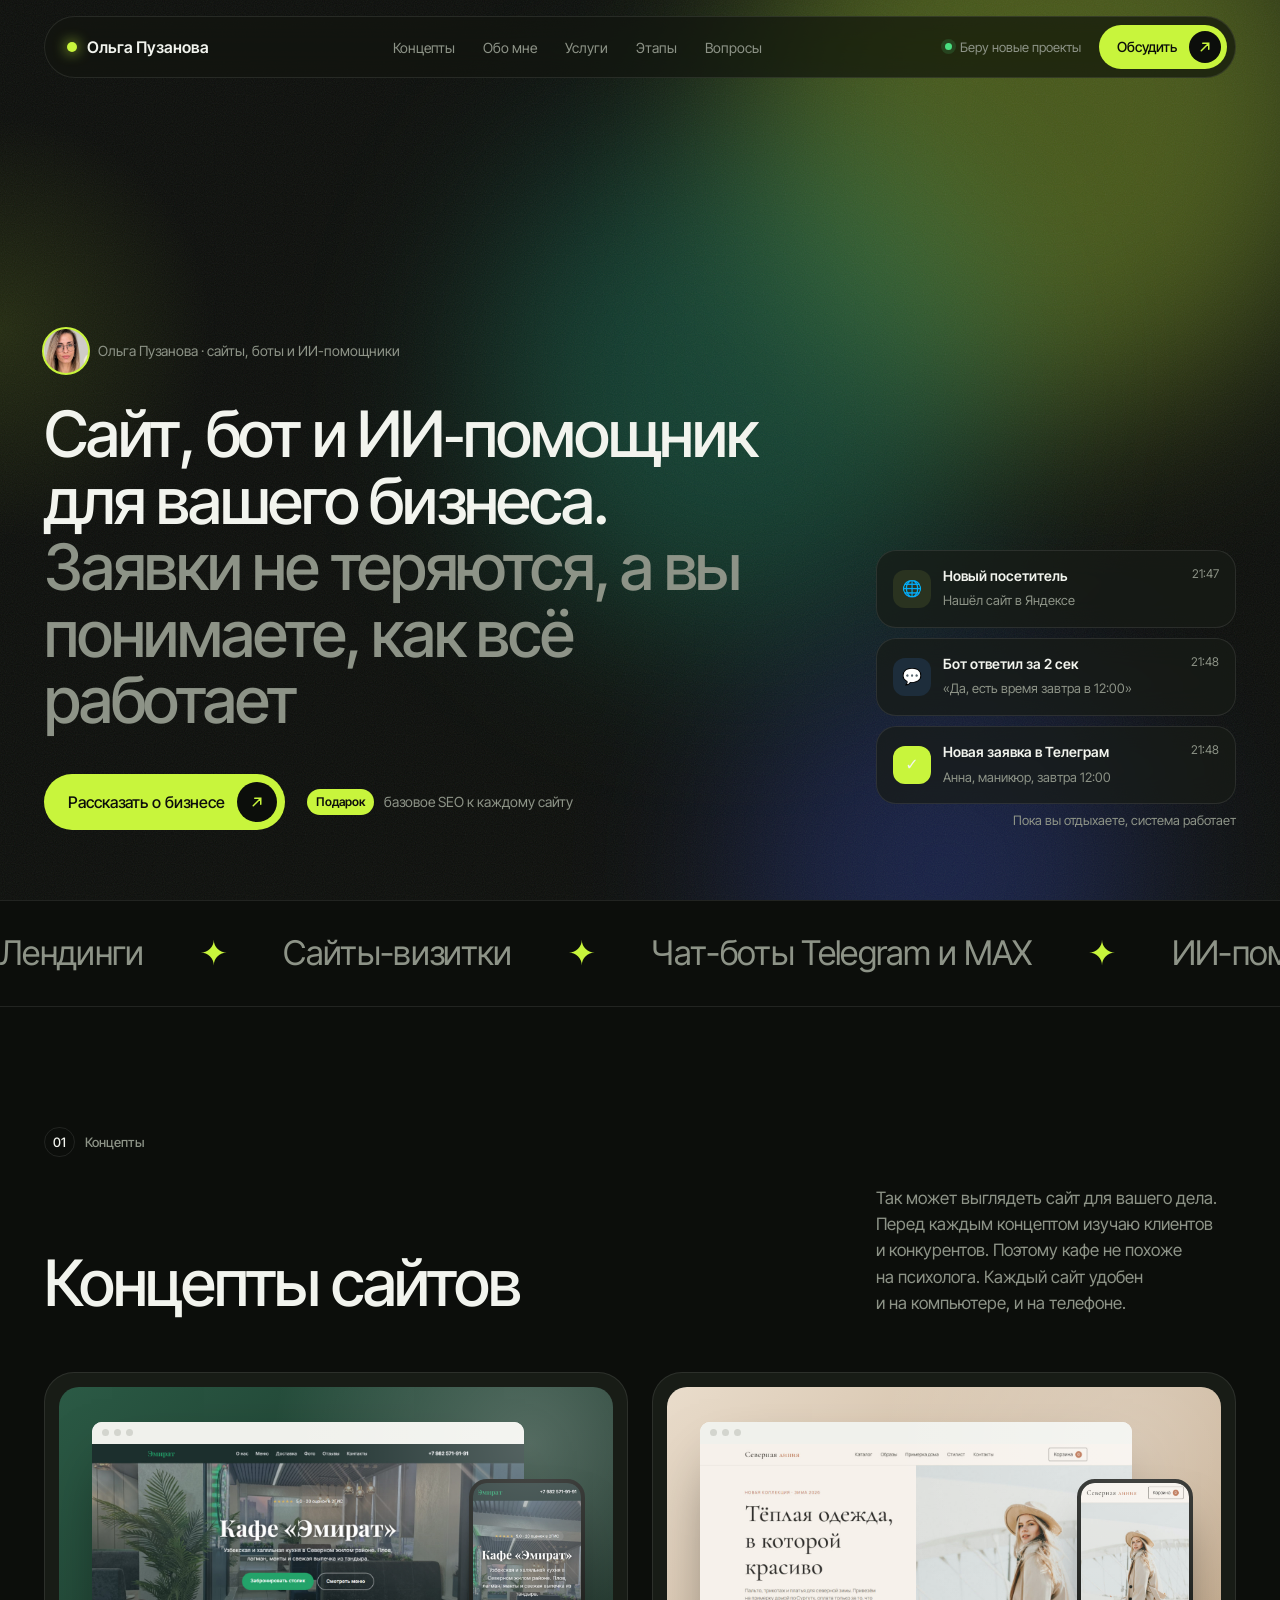
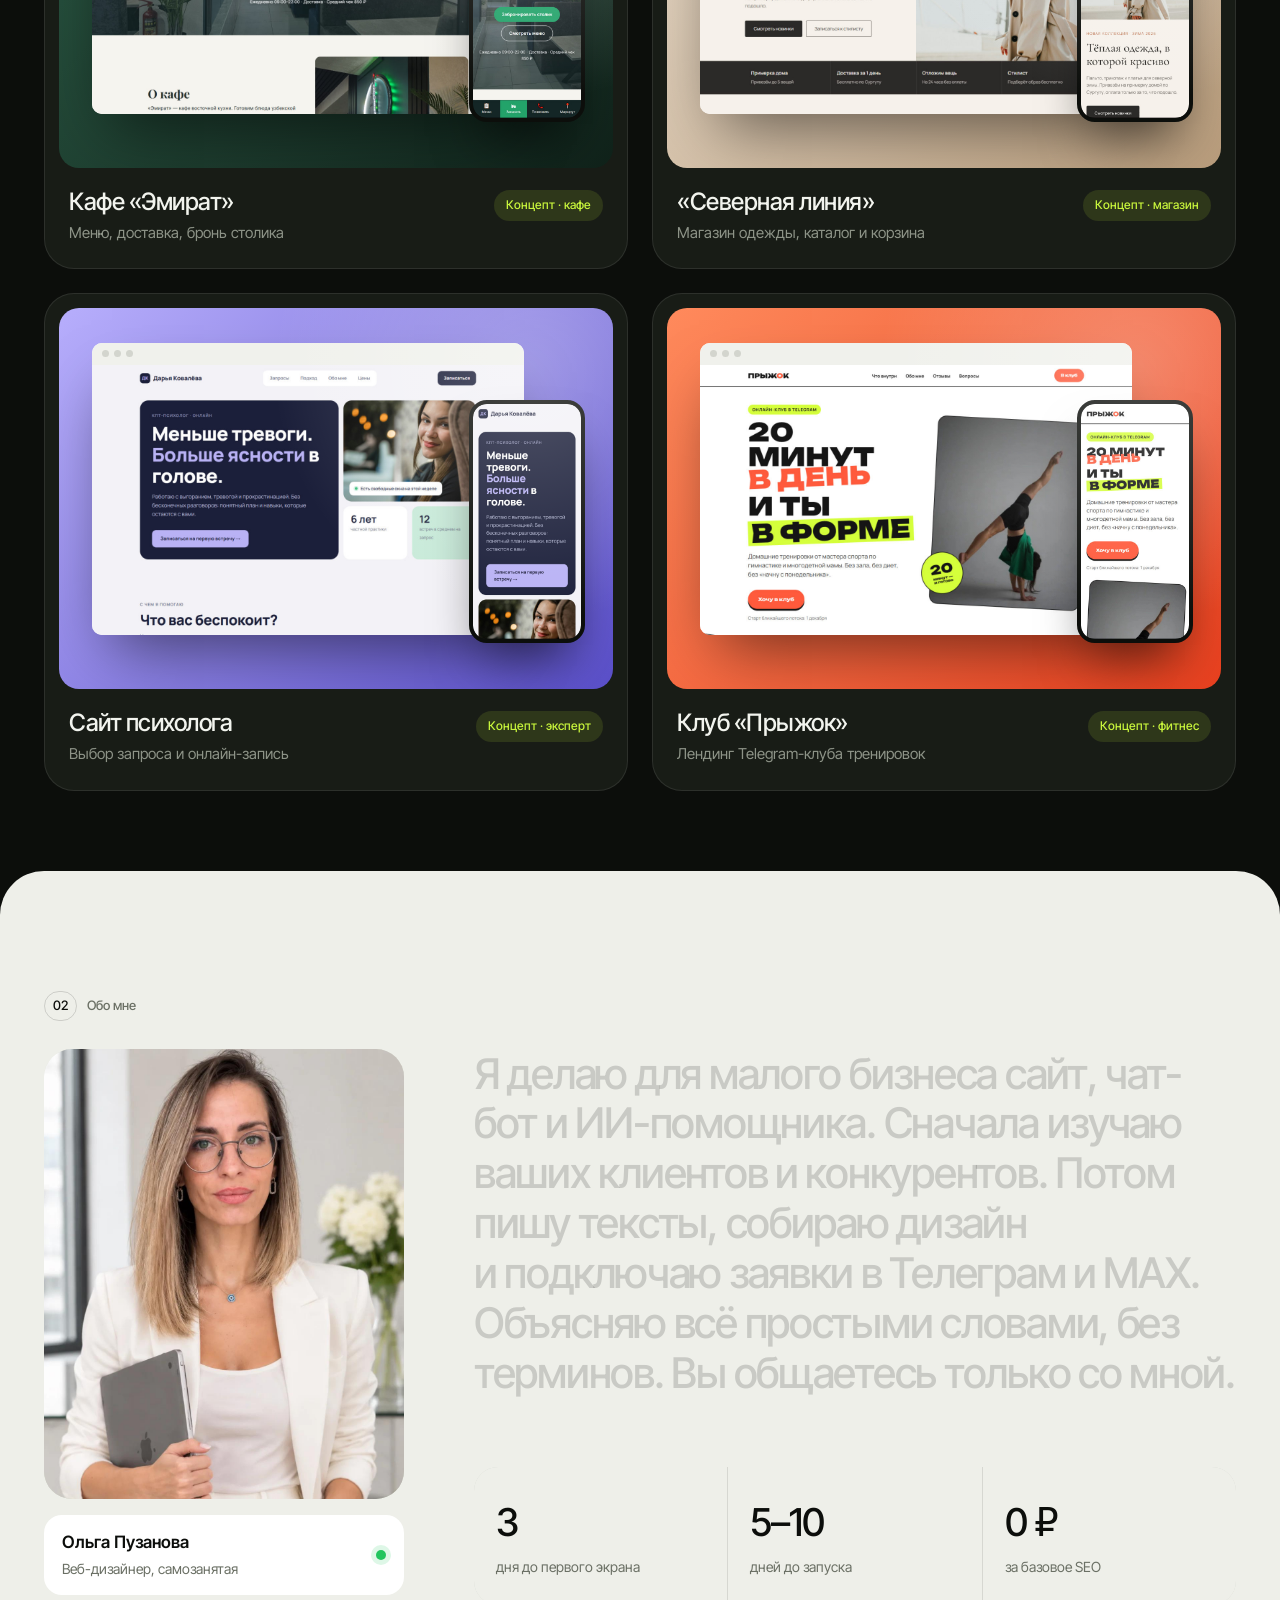
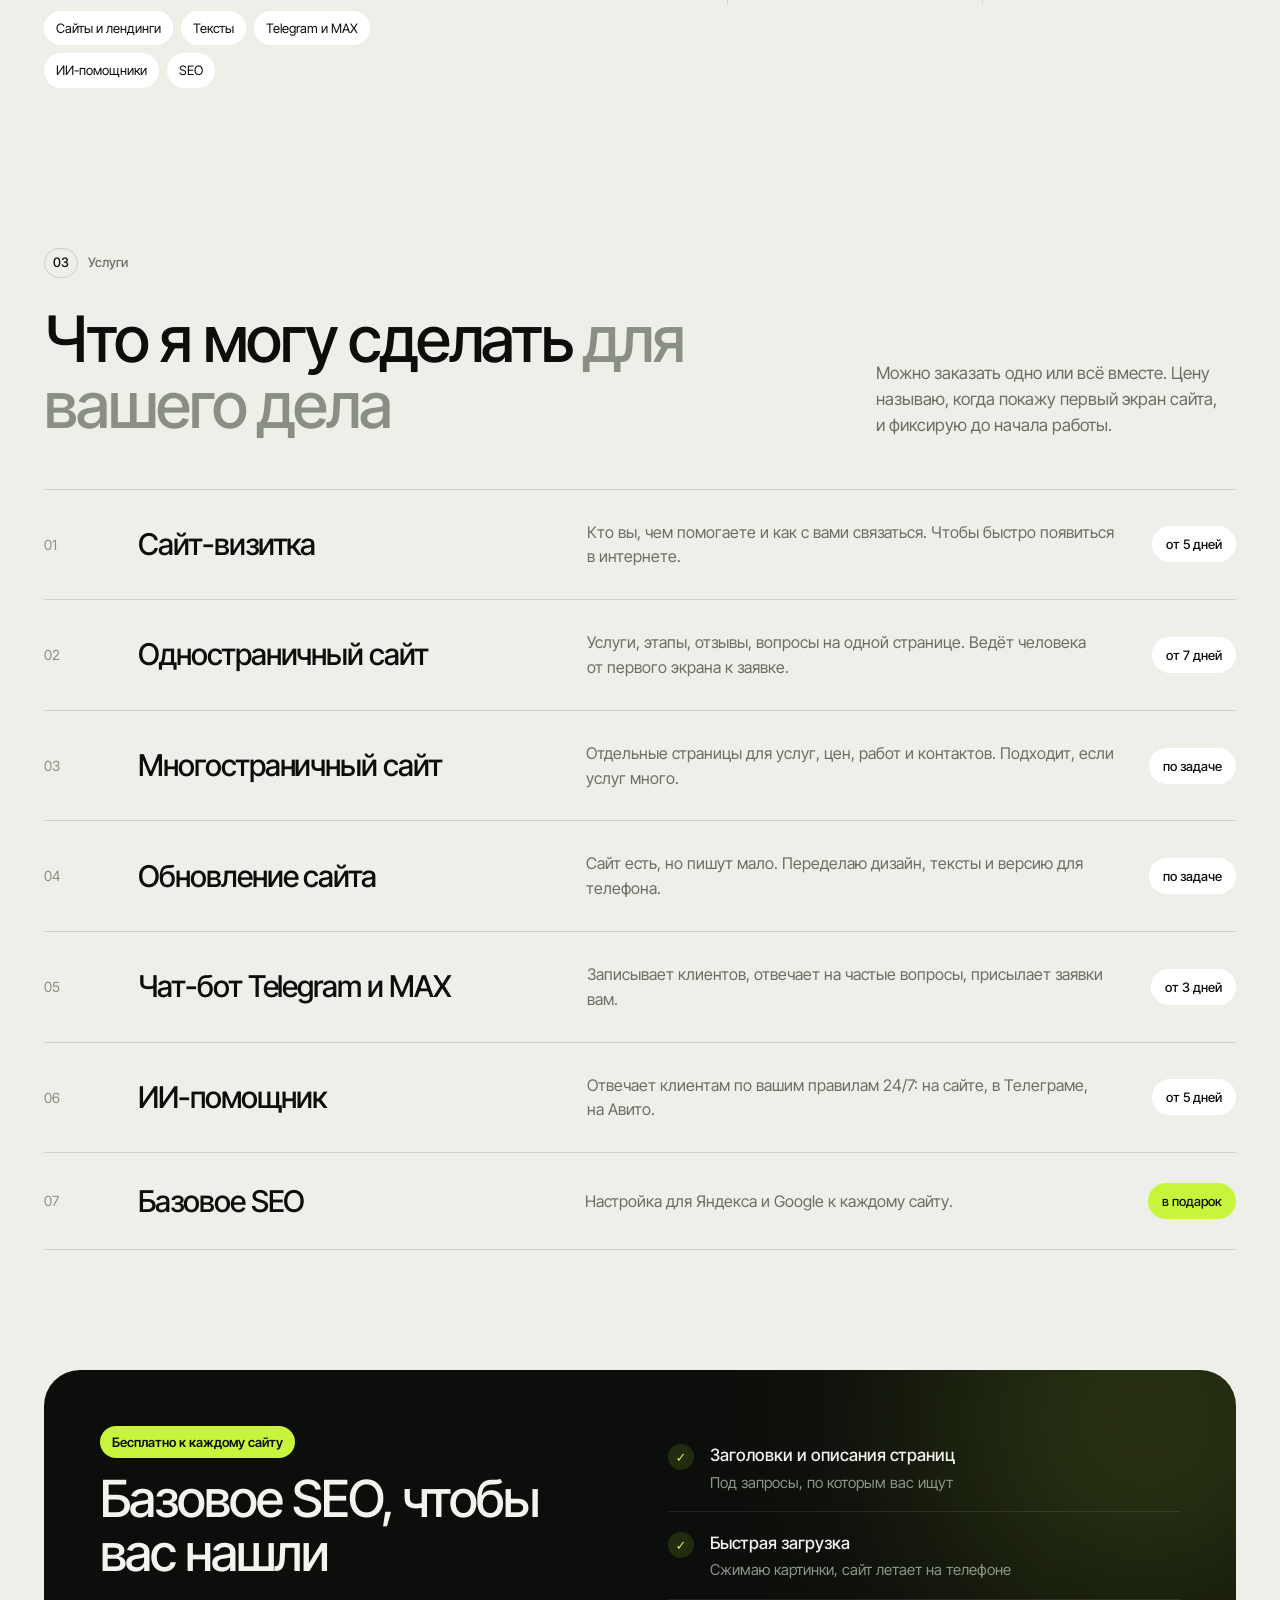
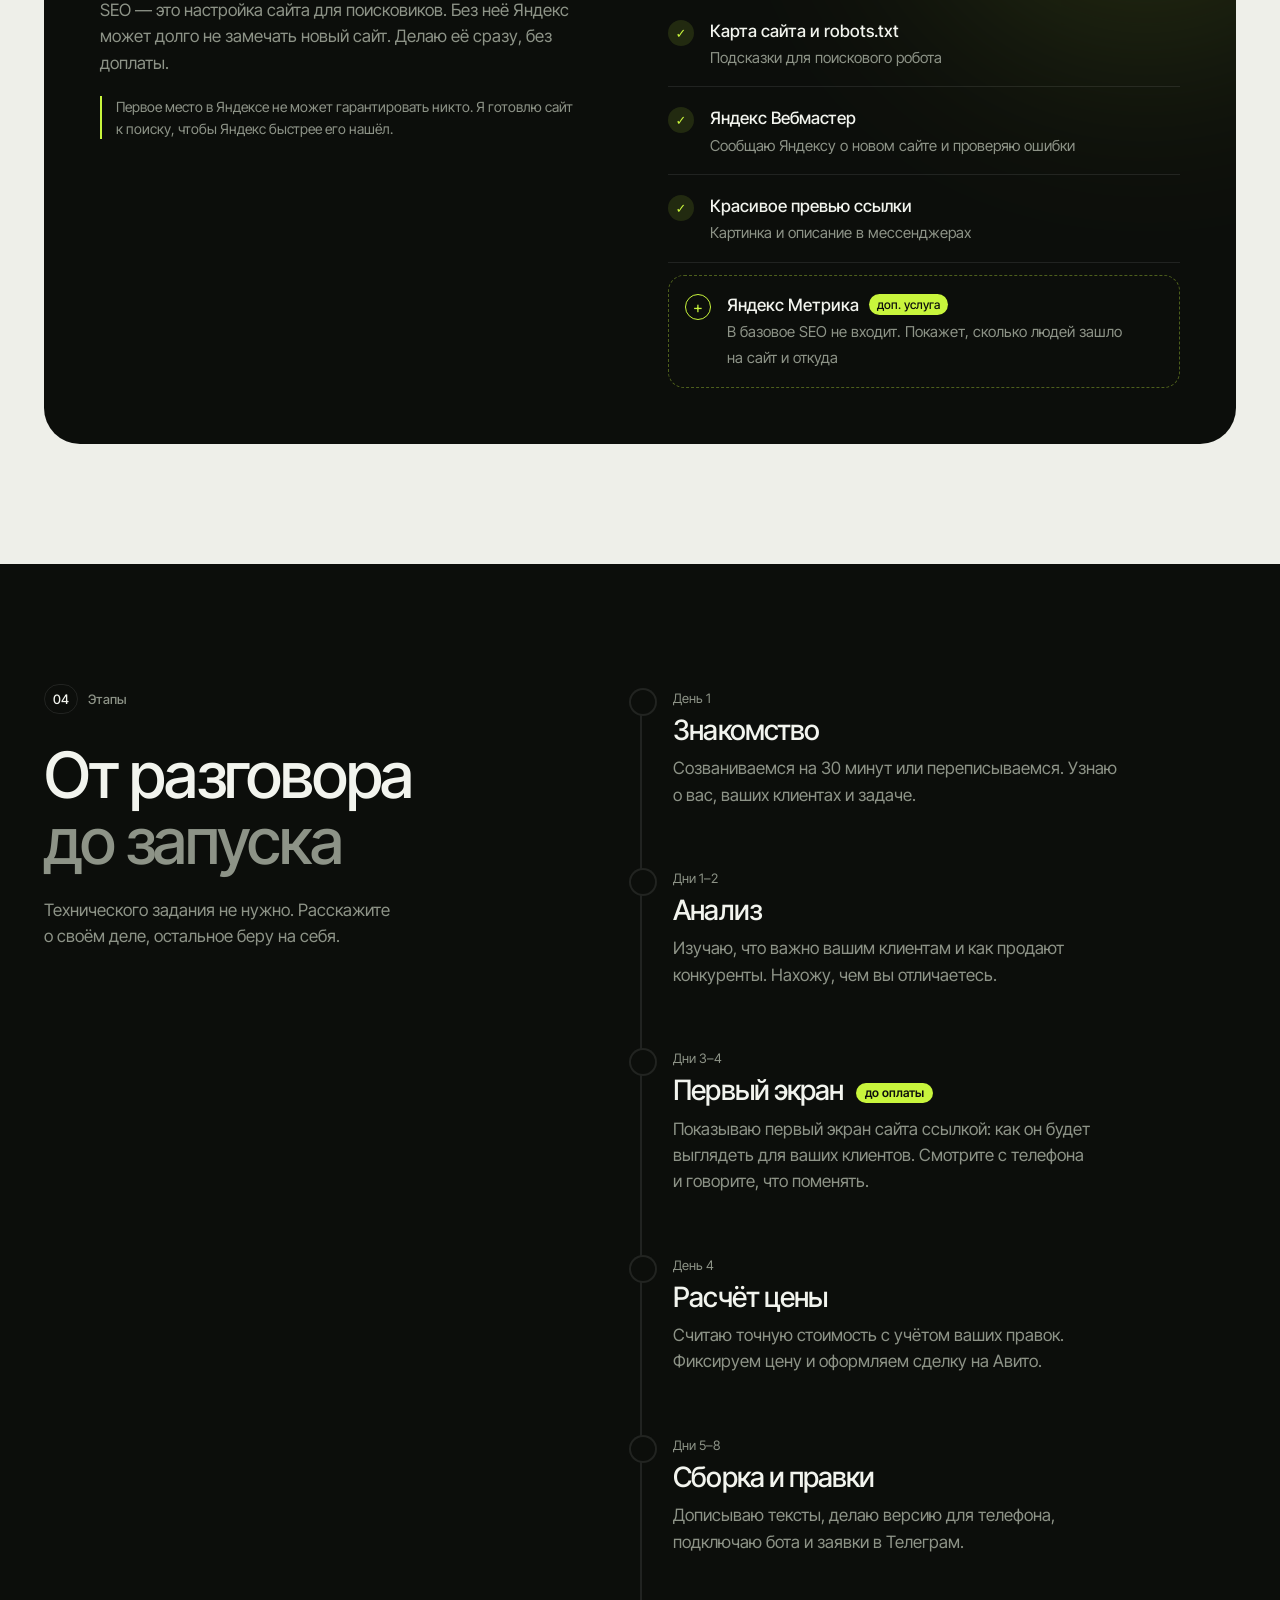
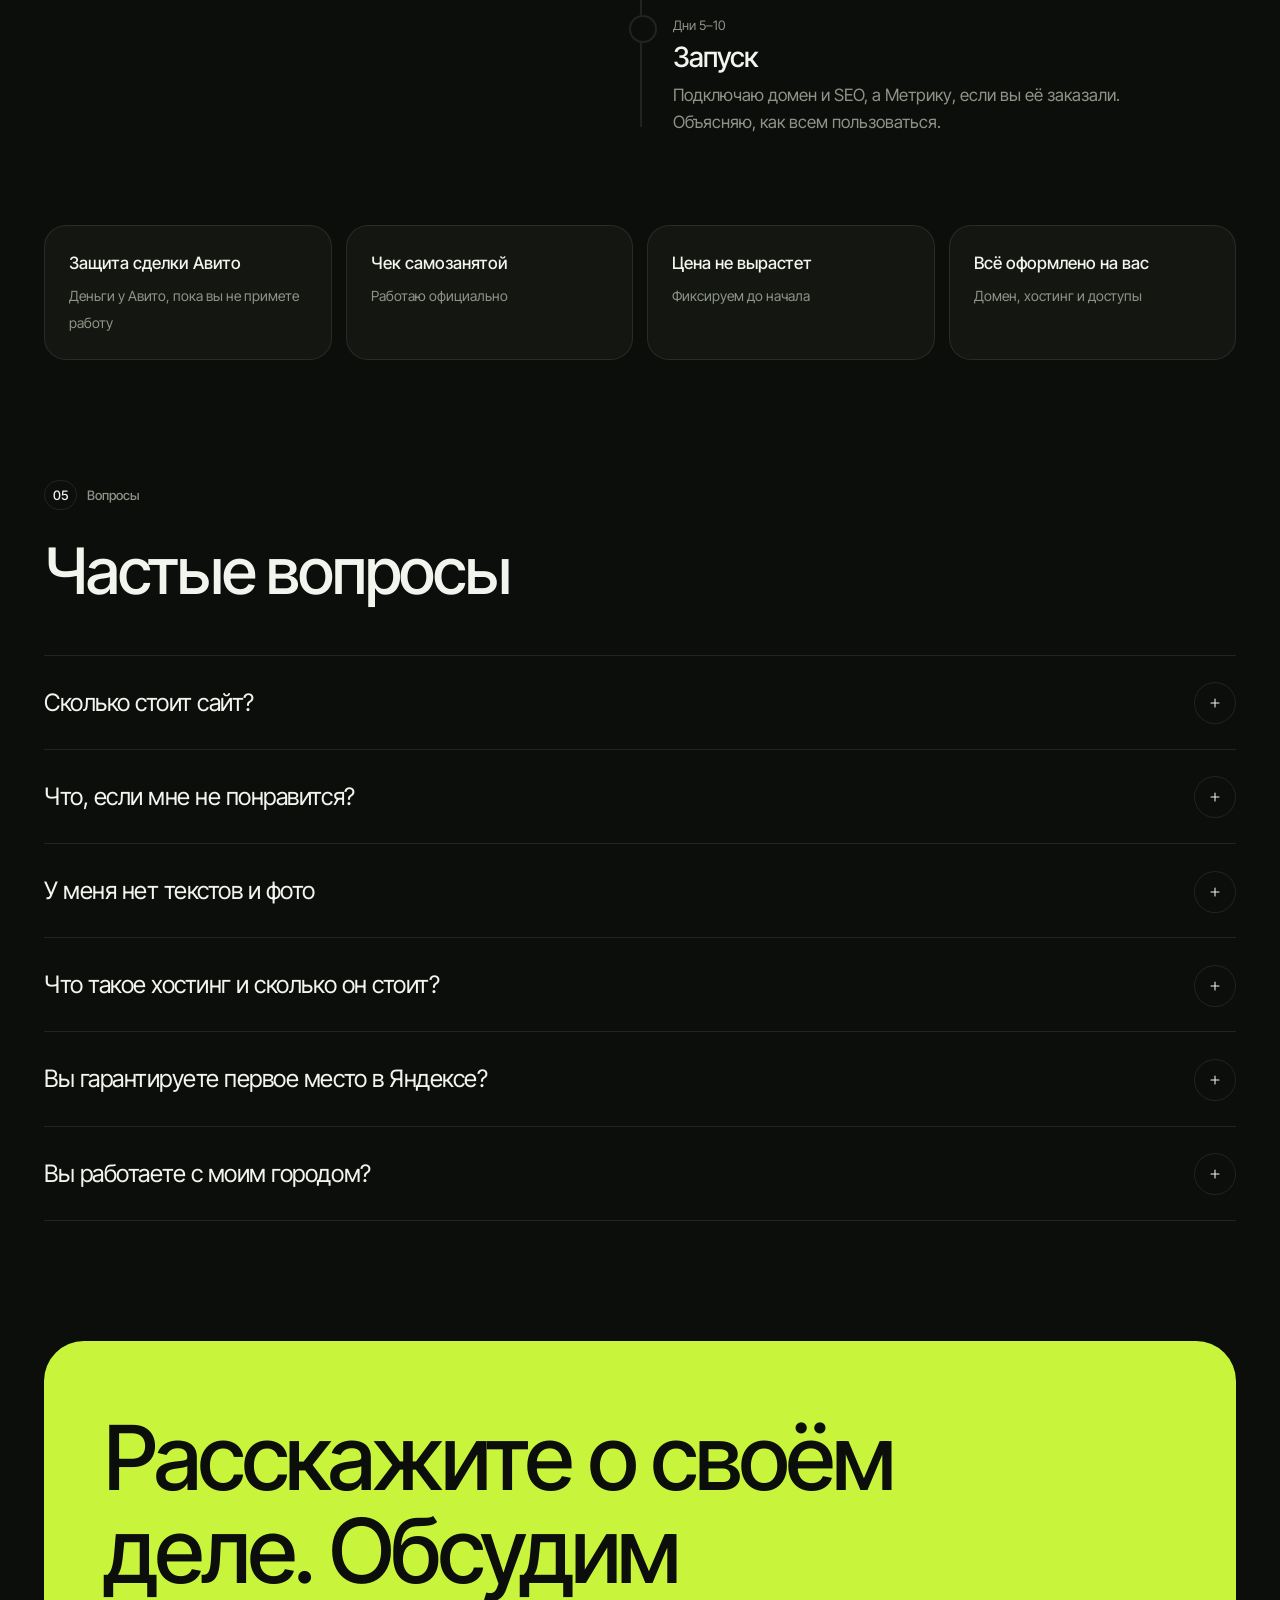
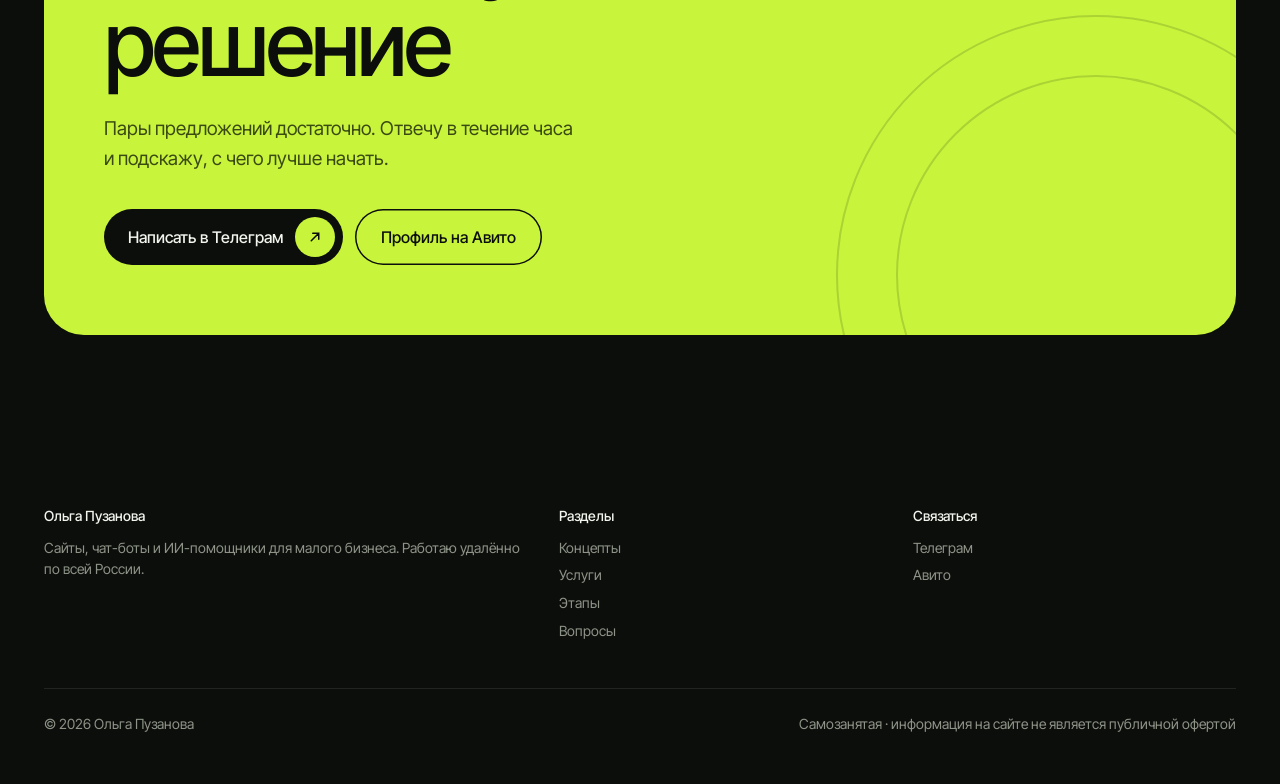
==== index.html @ 157f7503 "Add files via upload" ====
<!doctype html>
<html lang="ru">
  <head>
    <meta charset="utf-8" />
    <meta name="viewport" content="width=device-width, initial-scale=1" />

    <!-- ===== SEO ===== -->
    <title>Ольга Пузанова · сайты, чат-боты и ИИ-помощники для бизнеса</title>
    <meta
      name="description"
      content="Делаю сайты, лендинги, чат-боты Telegram и MAX и ИИ-помощников для малого бизнеса. Первый экран за 3–4 дня, запуск за 5–10 дней. Базовое SEO в подарок. Оплата через Защиту сделки Авито."
    />
    <meta name="robots" content="index, follow" />
    <meta name="theme-color" content="#0c0e0b" />
    <meta property="og:type" content="website" />
    <meta property="og:locale" content="ru_RU" />
    <meta
      property="og:title"
      content="Ольга Пузанова · сайты, чат-боты и ИИ-помощники"
    />
    <meta
      property="og:description"
      content="Сайт, бот и ИИ-помощник как одна система: заявки не теряются. Первый экран за 3–4 дня, SEO в подарок."
    />
    <!-- Иконка во вкладке браузера и на экране телефона -->
    <link rel="icon" href="favicon.svg" type="image/svg+xml" />
    <link rel="icon" href="favicon.ico" sizes="32x32" />
    <link rel="apple-touch-icon" href="apple-touch-icon.png" />

    <!-- Шрифт лежит на сайте, а не грузится с Google: быстрее и надёжнее в России -->
    <link
      rel="preload"
      href="fonts/inter-tight-cyrillic-500-normal.woff2"
      as="font"
      type="font/woff2"
      crossorigin
    />
    <style>
      @font-face {
        font-family: "Inter Tight";
        font-style: normal;
        font-weight: 400;
        font-display: swap;
        src: url(fonts/inter-tight-cyrillic-400-normal.woff2) format("woff2");
        unicode-range: U+0301, U+0400-045F, U+0490-0491, U+04B0-04B1, U+2116;
      }
      @font-face {
        font-family: "Inter Tight";
        font-style: normal;
        font-weight: 500;
        font-display: swap;
        src: url(fonts/inter-tight-cyrillic-500-normal.woff2) format("woff2");
        unicode-range: U+0301, U+0400-045F, U+0490-0491, U+04B0-04B1, U+2116;
      }
      @font-face {
        font-family: "Inter Tight";
        font-style: normal;
        font-weight: 600;
        font-display: swap;
        src: url(fonts/inter-tight-cyrillic-600-normal.woff2) format("woff2");
        unicode-range: U+0301, U+0400-045F, U+0490-0491, U+04B0-04B1, U+2116;
      }
      @font-face {
        font-family: "Inter Tight";
        font-style: normal;
        font-weight: 400;
        font-display: swap;
        src: url(fonts/inter-tight-latin-400-normal.woff2) format("woff2");
        unicode-range: U+0000-00FF, U+0131, U+0152-0153, U+02BB-02BC, U+02C6,
          U+02DA, U+02DC, U+0304, U+0308, U+0329, U+2000-206F, U+20AC, U+2122,
          U+2191, U+2193, U+2212, U+2215, U+FEFF, U+FFFD;
      }
      @font-face {
        font-family: "Inter Tight";
        font-style: normal;
        font-weight: 500;
        font-display: swap;
        src: url(fonts/inter-tight-latin-500-normal.woff2) format("woff2");
        unicode-range: U+0000-00FF, U+0131, U+0152-0153, U+02BB-02BC, U+02C6,
          U+02DA, U+02DC, U+0304, U+0308, U+0329, U+2000-206F, U+20AC, U+2122,
          U+2191, U+2193, U+2212, U+2215, U+FEFF, U+FFFD;
      }
      @font-face {
        font-family: "Inter Tight";
        font-style: normal;
        font-weight: 600;
        font-display: swap;
        src: url(fonts/inter-tight-latin-600-normal.woff2) format("woff2");
        unicode-range: U+0000-00FF, U+0131, U+0152-0153, U+02BB-02BC, U+02C6,
          U+02DA, U+02DC, U+0304, U+0308, U+0329, U+2000-206F, U+20AC, U+2122,
          U+2191, U+2193, U+2212, U+2215, U+FEFF, U+FFFD;
      }
    </style>
    <!-- Если в браузере выключен JavaScript, все блоки всё равно видны -->
    <noscript>
      <style>
        .rv {
          opacity: 1 !important;
          transform: none !important;
        }
        .note {
          opacity: 1 !important;
          transform: none !important;
        }
        .reveal .w {
          color: inherit !important;
        }
      </style>
    </noscript>

    <script type="application/ld+json">
      {
        "@context": "https://schema.org",
        "@type": "ProfessionalService",
        "name": "Ольга Пузанова — сайты, чат-боты и ИИ-помощники",
        "sameAs": [
          "https://t.me/olechka_puzanova",
          "https://www.avito.ru/brands/9825360ea5a00f704a3b55176e5cf766"
        ],
        "description": "Сайты, лендинги, чат-боты Telegram и MAX, ИИ-помощники для малого бизнеса. Базовое SEO в подарок.",
        "founder": {
          "@type": "Person",
          "name": "Ольга Пузанова",
          "jobTitle": "Веб-дизайнер"
        },
        "areaServed": ["Россия", "Москва", "Санкт-Петербург", "Сургут"],
        "makesOffer": [
          {
            "@type": "Offer",
            "itemOffered": {
              "@type": "Service",
              "name": "Сайт-визитка и одностраничный сайт"
            }
          },
          {
            "@type": "Offer",
            "itemOffered": {
              "@type": "Service",
              "name": "Многостраничный сайт"
            }
          },
          {
            "@type": "Offer",
            "itemOffered": { "@type": "Service", "name": "Обновление сайта" }
          },
          {
            "@type": "Offer",
            "itemOffered": {
              "@type": "Service",
              "name": "Чат-бот в Telegram и MAX"
            }
          },
          {
            "@type": "Offer",
            "itemOffered": {
              "@type": "Service",
              "name": "ИИ-помощник для бизнеса"
            }
          }
        ]
      }
    </script>

    <style>
      :root {
        --bg: #0c0e0b;
        --bg-2: #131611;
        --card: #181c16;
        --line: rgba(255, 255, 255, 0.09);
        --text: #f2f4ee;
        --dim: #8d9387;
        --lime: #c8f53c;
        --lime-dim: rgba(200, 245, 60, 0.12);
        --light: #eeefe9;
        --ink: #0c0e0b;
      }
      * {
        box-sizing: border-box;
        margin: 0;
        padding: 0;
      }
      html {
        scroll-behavior: smooth;
      }
      body {
        font-family: "Inter Tight", system-ui, sans-serif;
        background: var(--bg);
        color: var(--text);
        font-size: 17px;
        line-height: 1.55;
        -webkit-font-smoothing: antialiased;
        overflow-x: hidden;
      }
      img {
        max-width: 100%;
        display: block;
      }
      a {
        color: inherit;
      }
      .wrap {
        max-width: 1240px;
        margin: 0 auto;
        padding: 0 24px;
      }
      section {
        padding: 120px 0;
      }
      h1,
      h2,
      h3 {
        font-weight: 500;
        letter-spacing: -0.035em;
        line-height: 1.04;
      }
      h2 {
        font-size: clamp(34px, 5vw, 64px);
      }
      .dim {
        color: var(--dim);
      }
      .tag {
        display: inline-flex;
        align-items: center;
        gap: 10px;
        font-size: 13px;
        font-weight: 500;
        color: var(--dim);
        margin-bottom: 28px;
      }
      .tag b {
        display: grid;
        place-items: center;
        min-width: 30px;
        height: 30px;
        padding: 0 8px;
        border-radius: 999px;
        border: 1px solid var(--line);
        color: var(--text);
        font-weight: 500;
      }

      .btn {
        display: inline-flex;
        align-items: center;
        gap: 12px;
        font:
          500 16px/1 "Inter Tight",
          sans-serif;
        padding: 8px 8px 8px 24px;
        border-radius: 999px;
        text-decoration: none;
        border: 0;
        cursor: pointer;
        transition: transform 0.2s;
      }
      .btn .ar {
        display: grid;
        place-items: center;
        width: 40px;
        height: 40px;
        border-radius: 50%;
        transition: transform 0.25s;
      }
      .btn:hover .ar {
        transform: rotate(-45deg);
      }
      .btn-lime {
        background: var(--lime);
        color: var(--ink);
      }
      .btn-lime .ar {
        background: var(--ink);
        color: var(--lime);
      }
      .btn-dark {
        background: var(--ink);
        color: var(--text);
      }
      .btn-dark .ar {
        background: var(--lime);
        color: var(--ink);
      }
      .btn svg {
        width: 18px;
        height: 18px;
      }

      /* Шапка */
      header {
        position: fixed;
        top: 16px;
        left: 0;
        right: 0;
        z-index: 60;
        pointer-events: none;
      }
      .nav {
        pointer-events: auto;
        max-width: 1240px;
        margin: 0 auto;
        padding: 0 24px;
      }
      .nav-in {
        display: flex;
        align-items: center;
        justify-content: space-between;
        gap: 16px;
        background: rgba(18, 21, 16, 0.72);
        backdrop-filter: blur(16px) saturate(140%);
        border: 1px solid var(--line);
        border-radius: 999px;
        padding: 8px 8px 8px 22px;
      }
      .logo {
        display: flex;
        align-items: center;
        gap: 10px;
        text-decoration: none;
        font-weight: 600;
        font-size: 16px;
      }
      .logo i {
        width: 10px;
        height: 10px;
        border-radius: 50%;
        background: var(--lime);
        box-shadow: 0 0 14px var(--lime);
      }
      .menu {
        display: flex;
        gap: 28px;
        list-style: none;
      }
      .menu a {
        text-decoration: none;
        font-size: 14px;
        color: var(--dim);
        transition: color 0.2s;
      }
      .menu a:hover {
        color: var(--text);
      }
      .status {
        display: flex;
        align-items: center;
        gap: 8px;
        font-size: 13px;
        color: var(--dim);
      }
      .status i {
        width: 7px;
        height: 7px;
        border-radius: 50%;
        background: #4ade80;
        box-shadow: 0 0 0 4px rgba(74, 222, 128, 0.15);
      }
      .nav .btn {
        padding: 6px 6px 6px 18px;
        font-size: 14px;
      }
      .nav .btn .ar {
        width: 32px;
        height: 32px;
      }
      .right {
        display: flex;
        align-items: center;
        gap: 18px;
      }
      .burger {
        display: none;
        width: 42px;
        height: 42px;
        border-radius: 50%;
        border: 1px solid var(--line);
        background: transparent;
        cursor: pointer;
      }
      .burger span {
        display: block;
        width: 16px;
        height: 1.5px;
        background: var(--text);
        margin: 4px auto;
      }

      /* Первый экран */
      .hero {
        min-height: 100vh;
        display: flex;
        align-items: flex-end;
        padding: 140px 0 70px;
        position: relative;
        overflow: hidden;
        isolation: isolate;
      }
      .aurora {
        position: absolute;
        inset: 0;
        z-index: -1;
        overflow: hidden;
      }
      .aurora span {
        position: absolute;
        border-radius: 50%;
        filter: blur(90px);
        opacity: 0.55;
        animation: float 18s ease-in-out infinite alternate;
      }
      .aurora span:nth-child(1) {
        width: 620px;
        height: 620px;
        background: #c8f53c;
        top: -200px;
        right: -80px;
        opacity: 0.32;
      }
      .aurora span:nth-child(2) {
        width: 520px;
        height: 520px;
        background: #1f8a6b;
        top: 120px;
        right: 280px;
        animation-duration: 22s;
        opacity: 0.4;
      }
      .aurora span:nth-child(3) {
        width: 420px;
        height: 420px;
        background: #3c5cf5;
        bottom: -180px;
        right: 10%;
        animation-duration: 26s;
        opacity: 0.25;
      }
      @keyframes float {
        to {
          transform: translate(-80px, 60px) scale(1.12);
        }
      }
      .grain {
        position: absolute;
        inset: 0;
        z-index: -1;
        opacity: 0.08;
        background-image: url("data:image/svg+xml,%3Csvg xmlns='http://www.w3.org/2000/svg' width='160' height='160'%3E%3Cfilter id='n'%3E%3CfeTurbulence type='fractalNoise' baseFrequency='.9' numOctaves='2'/%3E%3C/filter%3E%3Crect width='100%25' height='100%25' filter='url(%23n)'/%3E%3C/svg%3E");
      }
      .spot {
        position: absolute;
        width: 500px;
        height: 500px;
        border-radius: 50%;
        background: radial-gradient(
          circle,
          rgba(200, 245, 60, 0.12),
          transparent 60%
        );
        transform: translate(-50%, -50%);
        pointer-events: none;
        z-index: -1;
        transition: opacity 0.3s;
      }
      .hero-grid {
        display: grid;
        grid-template-columns: 1fr 360px;
        gap: 60px;
        align-items: end;
        width: 100%;
      }
      .hello {
        display: inline-flex;
        align-items: center;
        gap: 10px;
        font-size: 14px;
        color: var(--dim);
        margin-bottom: 28px;
      }
      .hello .av {
        flex: none;
        width: 44px;
        height: 44px;
        box-shadow: 0 0 0 2px var(--lime);
        border-radius: 50%;
        background: var(--lime);
        color: var(--ink);
        display: grid;
        place-items: center;
        font-weight: 600;
        font-size: 13px;
        overflow: hidden;
        position: relative;
      }
      .hello .av img {
        position: absolute;
        inset: 0;
        width: 100%;
        height: 100%;
        object-fit: cover;
      }
      .hero h1 {
        font-size: clamp(38px, 5vw, 74px);
        margin-bottom: 40px;
      }
      .hero h1 .dim {
        display: block;
      }
      .hero-row {
        display: flex;
        flex-wrap: wrap;
        align-items: center;
        gap: 22px;
      }
      .free {
        display: flex;
        align-items: center;
        gap: 10px;
        font-size: 14px;
        color: var(--dim);
      }
      .free b {
        color: var(--ink);
        background: var(--lime);
        font-weight: 600;
        font-size: 12px;
        padding: 4px 9px;
        border-radius: 999px;
      }

      /* Стек уведомлений */
      .stack {
        display: grid;
        gap: 10px;
      }
      .note {
        background: rgba(24, 28, 22, 0.7);
        backdrop-filter: blur(14px);
        border: 1px solid var(--line);
        border-radius: 20px;
        padding: 14px 16px;
        display: flex;
        gap: 12px;
        align-items: center;
        opacity: 0;
        transform: translateY(16px) scale(0.98);
        transition: all 0.5s cubic-bezier(0.2, 0.8, 0.2, 1);
      }
      .note.show {
        opacity: 1;
        transform: none;
      }
      .note .ic {
        width: 38px;
        height: 38px;
        border-radius: 12px;
        display: grid;
        place-items: center;
        flex: none;
        font-size: 16px;
      }
      .note strong {
        display: block;
        font-size: 14px;
        font-weight: 600;
      }
      .note span {
        font-size: 13px;
        color: var(--dim);
      }
      .note time {
        margin-left: auto;
        font-size: 12px;
        color: var(--dim);
        align-self: flex-start;
      }
      .stack-cap {
        font-size: 13px;
        color: var(--dim);
        margin-top: 6px;
        text-align: right;
      }

      /* Бегущая строка */
      .marquee {
        border-top: 1px solid var(--line);
        border-bottom: 1px solid var(--line);
        overflow: hidden;
        padding: 26px 0;
      }
      .marquee div {
        display: flex;
        gap: 56px;
        width: max-content;
        animation: run 34s linear infinite;
        font-size: clamp(22px, 3vw, 34px);
        letter-spacing: -0.02em;
        color: var(--dim);
      }
      .marquee em {
        font-style: normal;
        color: var(--lime);
      }
      @keyframes run {
        to {
          transform: translateX(-50%);
        }
      }

      /* Работы — сетка 2×2: ноутбук и телефон на цветном фоне */
      .works-top {
        display: flex;
        justify-content: space-between;
        align-items: flex-end;
        gap: 30px;
        flex-wrap: wrap;
      }
      .works-top p {
        max-width: 360px;
        color: var(--dim);
      }
      .works-grid {
        display: grid;
        grid-template-columns: 1fr 1fr;
        gap: 24px;
        margin-top: 56px;
      }
      .case {
        background: var(--card);
        border: 1px solid var(--line);
        border-radius: 30px;
        padding: 14px 14px 24px;
        transition:
          transform 0.4s cubic-bezier(0.2, 0.8, 0.2, 1),
          border-color 0.3s;
      }
      .case:hover {
        transform: translateY(-6px);
        border-color: rgba(200, 245, 60, 0.35);
      }
      .stage {
        position: relative;
        aspect-ratio: 16 / 11;
        border-radius: 20px;
        overflow: hidden;
        background: var(--tint);
      }
      .stage::after {
        content: "";
        position: absolute;
        inset: 0;
        background: radial-gradient(
          circle at 85% 15%,
          rgba(255, 255, 255, 0.25),
          transparent 45%
        );
        pointer-events: none;
      }
      .browser {
        position: absolute;
        left: 6%;
        top: 9%;
        width: 78%;
        border-radius: 10px;
        overflow: hidden;
        background: #fff;
        box-shadow: 0 30px 60px -20px rgba(0, 0, 0, 0.55);
        transition: transform 0.5s cubic-bezier(0.2, 0.8, 0.2, 1);
      }
      .bar {
        height: 22px;
        background: #f0f1ec;
        display: flex;
        align-items: center;
        gap: 5px;
        padding: 0 10px;
      }
      .bar i {
        width: 7px;
        height: 7px;
        border-radius: 50%;
        background: #d3d5ce;
      }
      .browser img {
        width: 100%;
        height: auto;
        aspect-ratio: 16 / 10;
        object-fit: cover;
        object-position: top;
      }
      .phone {
        position: absolute;
        right: 5%;
        top: 24%;
        width: 21%;
        border-radius: 18px;
        border: 4px solid #0c0e0b;
        overflow: hidden;
        background: #0c0e0b;
        box-shadow: 0 30px 50px -15px rgba(0, 0, 0, 0.6);
        transition: transform 0.5s cubic-bezier(0.2, 0.8, 0.2, 1);
      }
      .phone img {
        width: 100%;
        height: auto;
        aspect-ratio: 360 / 780;
        object-fit: cover;
        object-position: top;
        border-radius: 13px;
      }
      .case:hover .browser {
        transform: translateY(-6px);
      }
      .case:hover .phone {
        transform: translateY(-12px) rotate(-2deg);
      }
      .case-info {
        display: flex;
        justify-content: space-between;
        align-items: flex-start;
        gap: 14px;
        padding: 22px 10px 0;
      }
      .case-info h3 {
        font-size: 24px;
        letter-spacing: -0.02em;
        margin-bottom: 6px;
      }
      .case-info p {
        color: var(--dim);
        font-size: 15px;
      }
      .case-info .lbl {
        flex: none;
        font-size: 12px;
        font-weight: 500;
        color: var(--lime);
        background: var(--lime-dim);
        padding: 6px 12px;
        border-radius: 999px;
      }

      /* Обо мне: текст подсвечивается при прокрутке */
      .about {
        background: var(--light);
        color: var(--ink);
        border-radius: 44px 44px 0 0;
        margin-top: 80px;
      }
      .about .tag {
        color: #6b7065;
      }
      .about .tag b {
        border-color: rgba(0, 0, 0, 0.14);
        color: var(--ink);
      }
      .about-grid {
        display: grid;
        grid-template-columns: 360px 1fr;
        gap: 70px;
        align-items: start;
      }
      .me {
        position: sticky;
        top: 110px;
      }
      .me-photo {
        aspect-ratio: 4/5;
        border-radius: 28px;
        background: linear-gradient(160deg, #dfe3d6, #c9cfbd);
        overflow: hidden;
        position: relative;
        display: grid;
        place-items: center;
        font-size: 64px;
        font-weight: 500;
        color: #9aa08f;
      }
      .me-photo img {
        position: absolute;
        inset: 0;
        width: 100%;
        height: 100%;
        object-fit: cover;
        object-position: 50% 20%;
      }
      .me-name {
        display: flex;
        justify-content: space-between;
        align-items: center;
        margin-top: 16px;
        padding: 14px 18px;
        background: #fff;
        border-radius: 18px;
      }
      .me-name strong {
        display: block;
        font-weight: 600;
      }
      .me-name span {
        font-size: 14px;
        color: #6b7065;
      }
      .me-name i {
        width: 10px;
        height: 10px;
        border-radius: 50%;
        background: #22c55e;
        box-shadow: 0 0 0 5px rgba(34, 197, 94, 0.15);
      }
      .chips {
        display: flex;
        flex-wrap: wrap;
        gap: 8px;
        margin-top: 16px;
      }
      .chips span {
        font-size: 13px;
        padding: 7px 12px;
        border-radius: 999px;
        background: #fff;
      }
      .reveal {
        font-size: clamp(26px, 3.3vw, 44px);
        line-height: 1.18;
        letter-spacing: -0.03em;
        font-weight: 500;
      }
      .reveal .w {
        color: rgba(12, 14, 11, 0.16);
        transition: color 0.25s;
      }
      .reveal .w.on {
        color: var(--ink);
      }
      .reveal .w.on .hl {
        background: var(--lime);
        border-radius: 8px;
        box-decoration-break: clone;
      }
      .stats {
        display: grid;
        grid-template-columns: repeat(3, 1fr);
        gap: 1px;
        background: rgba(0, 0, 0, 0.1);
        border-radius: 24px;
        overflow: hidden;
        margin-top: 70px;
      }
      .stats div {
        background: var(--light);
        padding: 26px 22px;
      }
      .stats strong {
        display: block;
        font-size: clamp(28px, 3vw, 40px);
        font-weight: 500;
        letter-spacing: -0.03em;
      }
      .stats span {
        font-size: 14px;
        color: #6b7065;
      }

      /* Услуги — строки */
      .services {
        background: var(--light);
        color: var(--ink);
        padding-top: 40px;
      }
      .services .tag {
        color: #6b7065;
      }
      .services .tag b {
        border-color: rgba(0, 0, 0, 0.14);
        color: var(--ink);
      }
      .svc-head {
        display: grid;
        grid-template-columns: 1fr 360px;
        gap: 40px;
        align-items: end;
        margin-bottom: 50px;
      }
      .svc-head p {
        color: #6b7065;
      }
      .rows {
        border-top: 1px solid rgba(0, 0, 0, 0.12);
      }
      .row {
        display: grid;
        grid-template-columns: 70px 1.1fr 1.4fr auto;
        gap: 24px;
        align-items: center;
        padding: 30px 0;
        border-bottom: 1px solid rgba(0, 0, 0, 0.12);
        position: relative;
        transition: padding 0.3s;
      }
      .row::before {
        content: "";
        position: absolute;
        inset: 0 -24px;
        background: var(--ink);
        border-radius: 22px;
        opacity: 0;
        transform: scaleY(0.6);
        transition: all 0.35s cubic-bezier(0.2, 0.8, 0.2, 1);
        z-index: 0;
      }
      .row > * {
        position: relative;
        z-index: 1;
        transition: color 0.3s;
      }
      .row:hover::before {
        opacity: 1;
        transform: none;
      }
      .row:hover > * {
        color: var(--text);
      }
      .row:hover .pill {
        background: var(--lime);
        color: var(--ink);
      }
      .row .n {
        font-size: 14px;
        color: #8a8f84;
      }
      .row h3 {
        font-size: clamp(22px, 2.4vw, 30px);
      }
      .row p {
        color: #6b7065;
        font-size: 16px;
      }
      .row:hover p {
        color: var(--dim);
      }
      .pill {
        font-size: 13px;
        font-weight: 500;
        padding: 8px 14px;
        border-radius: 999px;
        background: #fff;
        white-space: nowrap;
      }
      .row.gift .pill {
        background: var(--lime);
      }

      /* SEO-подарок */
      .seo {
        background: var(--light);
        color: var(--ink);
        padding-top: 0;
      }
      .seo-card {
        border-radius: 36px;
        background: var(--ink);
        color: var(--text);
        padding: 56px;
        display: grid;
        grid-template-columns: 1fr 1fr;
        gap: 56px;
        position: relative;
        overflow: hidden;
      }
      .seo-card::after {
        content: "";
        position: absolute;
        width: 420px;
        height: 420px;
        border-radius: 50%;
        background: var(--lime);
        filter: blur(120px);
        opacity: 0.18;
        right: -120px;
        top: -160px;
      }
      .seo-card h2 {
        font-size: clamp(32px, 4vw, 52px);
        margin: 14px 0 18px;
      }
      .seo-card .gift-l {
        display: inline-block;
        font-size: 13px;
        font-weight: 600;
        color: var(--ink);
        background: var(--lime);
        padding: 6px 12px;
        border-radius: 999px;
      }
      .seo-card p {
        color: var(--dim);
      }
      .seo-card .honest {
        font-size: 14px;
        margin-top: 20px;
        padding-left: 14px;
        border-left: 2px solid var(--lime);
      }
      .checks {
        list-style: none;
        display: grid;
        gap: 2px;
        position: relative;
        z-index: 1;
      }
      .checks li {
        display: flex;
        gap: 16px;
        padding: 16px 0;
        border-bottom: 1px solid var(--line);
      }
      .checks li:last-child {
        border: 0;
      }
      .checks .c {
        flex: none;
        width: 26px;
        height: 26px;
        border-radius: 50%;
        background: var(--lime-dim);
        color: var(--lime);
        display: grid;
        place-items: center;
        font-size: 13px;
        margin-top: 2px;
      }
      /* Метрика: отдельная услуга, не входит в подарок */
      .checks li.extra {
        margin-top: 10px;
        padding: 16px;
        border: 1px dashed rgba(200, 245, 60, 0.35);
        border-radius: 16px;
      }
      .checks li.extra .c {
        background: transparent;
        border: 1px solid var(--lime);
        font-size: 16px;
      }
      .checks li.extra em {
        font-style: normal;
        font-size: 12px;
        color: var(--ink);
        background: var(--lime);
        padding: 3px 8px;
        border-radius: 999px;
        margin-left: 6px;
        vertical-align: 2px;
      }
      .checks strong {
        display: block;
        font-weight: 500;
      }
      .checks span {
        font-size: 15px;
        color: var(--dim);
      }

      /* Этапы */
      .steps-grid {
        display: grid;
        grid-template-columns: 1fr 1.2fr;
        gap: 80px;
      }
      .steps-left {
        position: sticky;
        top: 120px;
        align-self: start;
      }
      .steps-left p {
        color: var(--dim);
        margin-top: 22px;
        max-width: 380px;
      }
      .timeline {
        position: relative;
        padding-left: 44px;
      }
      .timeline::before {
        content: "";
        position: absolute;
        left: 11px;
        top: 8px;
        bottom: 8px;
        width: 2px;
        background: var(--line);
      }
      .progress {
        position: absolute;
        left: 11px;
        top: 8px;
        width: 2px;
        background: var(--lime);
        height: 0;
        box-shadow: 0 0 12px var(--lime);
        transition: height 0.1s linear;
      }
      .st {
        position: relative;
        padding-bottom: 56px;
      }
      .st:last-child {
        padding-bottom: 0;
      }
      .st::before {
        content: "";
        position: absolute;
        left: -44px;
        top: 4px;
        width: 24px;
        height: 24px;
        border-radius: 50%;
        background: var(--bg);
        border: 2px solid var(--line);
        transition: 0.3s;
      }
      .st.on::before {
        border-color: var(--lime);
        background: var(--lime);
        box-shadow: 0 0 0 6px var(--lime-dim);
      }
      .st .when {
        font-size: 13px;
        color: var(--dim);
      }
      .st h3 {
        font-size: 28px;
        margin: 6px 0 10px;
      }
      .st p {
        color: var(--dim);
        max-width: 460px;
      }
      .st .b {
        display: inline-block;
        margin-left: 8px;
        font-size: 12px;
        vertical-align: middle;
        background: var(--lime);
        color: var(--ink);
        padding: 4px 9px;
        border-radius: 999px;
        font-weight: 600;
        letter-spacing: 0;
      }
      .trust {
        display: grid;
        grid-template-columns: repeat(4, 1fr);
        gap: 14px;
        margin-top: 90px;
      }
      .trust div {
        border: 1px solid var(--line);
        border-radius: 22px;
        padding: 24px;
        background: var(--bg-2);
      }
      .trust strong {
        display: block;
        font-weight: 500;
        margin-bottom: 6px;
      }
      .trust span {
        font-size: 14px;
        color: var(--dim);
      }

      /* Вопросы */
      .faq {
        margin-top: 50px;
        border-top: 1px solid var(--line);
      }
      details {
        border-bottom: 1px solid var(--line);
      }
      summary {
        list-style: none;
        cursor: pointer;
        font-size: clamp(19px, 2vw, 24px);
        letter-spacing: -0.02em;
        padding: 28px 60px 28px 0;
        position: relative;
      }
      summary::-webkit-details-marker {
        display: none;
      }
      summary::after {
        content: "";
        position: absolute;
        right: 0;
        top: 50%;
        width: 40px;
        height: 40px;
        margin-top: -20px;
        border-radius: 50%;
        border: 1px solid var(--line);
        background: url("data:image/svg+xml,%3Csvg xmlns='http://www.w3.org/2000/svg' viewBox='0 0 24 24'%3E%3Cpath d='M12 6v12M6 12h12' stroke='%23f2f4ee' stroke-width='1.6' stroke-linecap='round'/%3E%3C/svg%3E")
          center/16px no-repeat;
        transition: 0.3s;
      }
      details[open] summary::after {
        transform: rotate(45deg);
        background-color: var(--lime);
        border-color: var(--lime);
        filter: invert(1) hue-rotate(180deg);
      }
      details p {
        color: var(--dim);
        padding: 0 60px 28px 0;
        max-width: 760px;
      }

      /* Контакты */
      .cta {
        border-radius: 40px;
        background: var(--lime);
        color: var(--ink);
        padding: 70px 60px;
        position: relative;
        overflow: hidden;
      }
      .cta h2 {
        font-size: clamp(40px, 7vw, 100px);
        max-width: 900px;
      }
      .cta p {
        font-size: 19px;
        max-width: 520px;
        margin: 24px 0 36px;
        color: #3b4a12;
      }
      .cta-row {
        display: flex;
        flex-wrap: wrap;
        gap: 12px;
      }
      .cta .btn-ghost {
        background: transparent;
        box-shadow: inset 0 0 0 1.5px var(--ink);
        color: var(--ink);
        padding: 18px 26px;
      }
      .cta .ring {
        position: absolute;
        right: -120px;
        bottom: -200px;
        width: 520px;
        height: 520px;
        border-radius: 50%;
        border: 2px solid rgba(12, 14, 11, 0.15);
      }
      .cta .ring:nth-child(2) {
        right: -60px;
        bottom: -140px;
        width: 400px;
        height: 400px;
      }

      footer {
        padding: 50px 0;
        color: var(--dim);
        font-size: 14px;
      }
      .foot {
        display: grid;
        grid-template-columns: 1.5fr 1fr 1fr;
        gap: 30px;
      }
      .foot strong {
        display: block;
        color: var(--text);
        font-weight: 500;
        margin-bottom: 10px;
      }
      .foot a {
        display: block;
        text-decoration: none;
        margin-bottom: 6px;
      }
      .foot a:hover {
        color: var(--text);
      }
      .copy {
        border-top: 1px solid var(--line);
        margin-top: 40px;
        padding-top: 24px;
        display: flex;
        justify-content: space-between;
        gap: 12px;
        flex-wrap: wrap;
      }

      /* Появление */
      .rv {
        opacity: 0;
        transform: translateY(30px);
        transition:
          opacity 0.8s cubic-bezier(0.2, 0.8, 0.2, 1),
          transform 0.8s cubic-bezier(0.2, 0.8, 0.2, 1);
      }
      .rv.in {
        opacity: 1;
        transform: none;
      }
      @media (prefers-reduced-motion: reduce) {
        .rv {
          opacity: 1;
          transform: none;
        }
        .aurora span,
        .marquee div {
          animation: none;
        }
        html {
          scroll-behavior: auto;
        }
      }

      @media (max-width: 1000px) {
        .menu,
        .status {
          display: none;
        }
        .burger {
          display: block;
        }
        .menu.open {
          display: flex;
          flex-direction: column;
          position: absolute;
          top: 70px;
          left: 24px;
          right: 24px;
          background: rgba(18, 21, 16, 0.96);
          border: 1px solid var(--line);
          border-radius: 26px;
          padding: 24px;
          gap: 18px;
        }
        .menu.open a {
          font-size: 18px;
          color: var(--text);
        }
        .hero-grid,
        .about-grid,
        .svc-head,
        .seo-card,
        .steps-grid {
          grid-template-columns: 1fr;
        }
        .stack {
          max-width: 400px;
        }
        .me {
          position: static;
          max-width: 380px;
        }
        .steps-left {
          position: static;
        }
        .trust {
          grid-template-columns: 1fr 1fr;
        }
        .row {
          grid-template-columns: 50px 1fr auto;
        }
        /* плашка срока справа от названия, а не в узкой колонке номера */
        .row .pill {
          grid-column: 3;
          grid-row: 1;
        }
        .row p {
          grid-column: 2/4;
        }
      }
      @media (max-width: 640px) {
        body {
          font-size: 16px;
        }
        section {
          padding: 80px 0;
        }
        .wrap {
          padding: 0 16px;
        }
        .nav {
          padding: 0 12px;
        }
        .nav .btn {
          display: none;
        }
        .hero {
          padding: 120px 0 50px;
          min-height: auto;
        }
        .aurora span:nth-child(1) {
          width: 380px;
          height: 380px;
        }
        .aurora span:nth-child(2) {
          width: 320px;
          height: 320px;
          right: 0;
        }
        .hero-row .btn {
          width: 100%;
          justify-content: space-between;
        }
        .works-grid {
          grid-template-columns: 1fr;
          gap: 16px;
          margin-top: 36px;
        }
        .case {
          padding: 10px 10px 20px;
          border-radius: 24px;
        }
        .stage {
          border-radius: 16px;
        }
        .phone {
          border-width: 3px;
          border-radius: 12px;
        }
        .phone img {
          border-radius: 9px;
        }
        .case-info h3 {
          font-size: 21px;
        }
        .about {
          border-radius: 30px 30px 0 0;
        }
        .stats,
        .trust {
          grid-template-columns: 1fr;
        }
        .row {
          grid-template-columns: 1fr;
          gap: 10px;
          padding: 24px 0;
        }
        .row p {
          grid-column: auto;
        }
        .row .pill {
          justify-self: start;
          grid-column: auto;
          grid-row: auto;
        }
        .row::before {
          inset: 0 -12px;
        }
        .seo-card {
          padding: 32px 24px;
          border-radius: 28px;
        }
        .timeline {
          padding-left: 38px;
        }
        .st::before {
          left: -38px;
        }
        .cta {
          padding: 44px 24px;
          border-radius: 30px;
        }
        .cta-row .btn {
          width: 100%;
          justify-content: space-between;
        }
        .cta .btn-ghost {
          justify-content: center;
        }
        .foot {
          grid-template-columns: 1fr 1fr;
        }
        .foot > div:first-child {
          grid-column: 1/3;
        }
        summary {
          padding-right: 54px;
        }
        details p {
          padding-right: 0;
        }
      }
    </style>
  </head>
  <body>
    <header>
      <div class="nav">
        <div class="nav-in">
          <a class="logo" href="#top"><i></i>Ольга Пузанова</a>
          <nav aria-label="Главное меню">
            <ul class="menu" id="menu">
              <li><a href="#raboty">Концепты</a></li>
              <li><a href="#obo-mne">Обо мне</a></li>
              <li><a href="#uslugi">Услуги</a></li>
              <li><a href="#etapy">Этапы</a></li>
              <li><a href="#voprosy">Вопросы</a></li>
            </ul>
          </nav>
          <div class="right">
            <span class="status"><i></i>Беру новые проекты</span>
            <a class="btn btn-lime" href="#kontakty"
              >Обсудить
              <span class="ar"
                ><svg
                  viewBox="0 0 24 24"
                  fill="none"
                  stroke="currentColor"
                  stroke-width="2"
                  stroke-linecap="round"
                >
                  <path d="M7 17L17 7M9 7h8v8" /></svg></span
            ></a>
            <button
              class="burger"
              id="burger"
              aria-label="Открыть меню"
              aria-expanded="false"
              aria-controls="menu"
            >
              <span></span><span></span>
            </button>
          </div>
        </div>
      </div>
    </header>

    <main id="top">
      <!-- 1. Первый экран -->
      <section class="hero" id="hero">
        <div class="aurora" aria-hidden="true">
          <span></span><span></span><span></span>
        </div>
        <div class="grain" aria-hidden="true"></div>
        <div class="spot" id="spot" aria-hidden="true"></div>
        <div class="wrap hero-grid">
          <div>
            <div class="hello">
              <span class="av"
                >ОП<img
                  src="img/olga-ava.jpg"
                  alt=""
                  width="44"
                  height="44"
                  onerror="this.remove()"
              /></span>
              Ольга Пузанова · сайты, боты и&nbsp;ИИ-помощники
            </div>
            <h1>
              Сайт, бот и&nbsp;ИИ&#8209;помощник для вашего бизнеса.
              <span class="dim"
                >Заявки не&nbsp;теряются, а&nbsp;вы понимаете, как всё
                работает</span
              >
            </h1>
            <div class="hero-row">
              <a class="btn btn-lime" href="#kontakty"
                >Рассказать о&nbsp;бизнесе
                <span class="ar"
                  ><svg
                    viewBox="0 0 24 24"
                    fill="none"
                    stroke="currentColor"
                    stroke-width="2"
                    stroke-linecap="round"
                  >
                    <path d="M7 17L17 7M9 7h8v8" /></svg></span
              ></a>
              <span class="free"
                ><b>Подарок</b>базовое SEO к&nbsp;каждому сайту</span
              >
            </div>
          </div>
          <div aria-label="Пример: заявки приходят вам в Телеграм">
            <div class="stack" id="stack">
              <div class="note">
                <div class="ic" style="background: #2a3320">🌐</div>
                <div>
                  <strong>Новый посетитель</strong
                  ><span>Нашёл сайт в&nbsp;Яндексе</span>
                </div>
                <time>21:47</time>
              </div>
              <div class="note">
                <div class="ic" style="background: #1d2d3b">💬</div>
                <div>
                  <strong>Бот ответил за&nbsp;2 сек</strong
                  ><span>«Да, есть время завтра в&nbsp;12:00»</span>
                </div>
                <time>21:48</time>
              </div>
              <div class="note">
                <div class="ic" style="background: var(--lime)">✓</div>
                <div>
                  <strong>Новая заявка в&nbsp;Телеграм</strong
                  ><span>Анна, маникюр, завтра 12:00</span>
                </div>
                <time>21:48</time>
              </div>
            </div>
            <p class="stack-cap">Пока вы отдыхаете, система работает</p>
          </div>
        </div>
      </section>

      <div class="marquee" aria-hidden="true">
        <div>
          <span>Лендинги</span><em>✦</em><span>Сайты-визитки</span><em>✦</em
          ><span>Чат-боты Telegram и&nbsp;MAX</span><em>✦</em
          ><span>ИИ-помощники</span><em>✦</em><span>SEO в&nbsp;подарок</span
          ><em>✦</em><span>Первый экран за&nbsp;3–4&nbsp;дня</span><em>✦</em>
          <span>Лендинги</span><em>✦</em><span>Сайты-визитки</span><em>✦</em
          ><span>Чат-боты Telegram и&nbsp;MAX</span><em>✦</em
          ><span>ИИ-помощники</span><em>✦</em><span>SEO в&nbsp;подарок</span
          ><em>✦</em><span>Первый экран за&nbsp;3–4&nbsp;дня</span><em>✦</em>
        </div>
      </div>

      <!-- 2. Работы -->
      <section id="raboty" style="padding-bottom: 0">
        <div class="wrap">
          <div class="tag rv"><b>01</b>Концепты</div>
          <div class="works-top">
            <h2 class="rv">Концепты сайтов</h2>
            <p class="rv">
              Так может выглядеть сайт для вашего дела. Перед каждым концептом
              изучаю клиентов и&nbsp;конкурентов. Поэтому кафе не&nbsp;похоже
              на&nbsp;психолога. Каждый сайт удобен и&nbsp;на&nbsp;компьютере,
              и&nbsp;на&nbsp;телефоне.
            </p>
          </div>

          <div class="works-grid">
            <article class="case rv">
              <div
                class="stage"
                style="--tint: linear-gradient(135deg, #2b5a45, #10221a)"
              >
                <div class="browser">
                  <div class="bar"><i></i><i></i><i></i></div>
                  <img
                    src="img/emirat-desk.jpg"
                    alt="Сайт кафе «Эмират» на компьютере: первый экран с бронированием столика"
                    width="1200"
                    height="750"
                    loading="lazy"
                  />
                </div>
                <div class="phone">
                  <img
                    src="img/emirat-mob.jpg"
                    alt="Сайт кафе «Эмират» на телефоне"
                    width="360"
                    height="780"
                    loading="lazy"
                  />
                </div>
              </div>
              <div class="case-info">
                <div>
                  <h3>Кафе «Эмират»</h3>
                  <p>Меню, доставка, бронь столика</p>
                </div>
                <span class="lbl">Концепт · кафе</span>
              </div>
            </article>

            <article class="case rv">
              <div
                class="stage"
                style="--tint: linear-gradient(135deg, #e9dccb, #b89c7b)"
              >
                <div class="browser">
                  <div class="bar"><i></i><i></i><i></i></div>
                  <img
                    src="img/severnaya-desk.jpg"
                    alt="Сайт магазина одежды «Северная линия» на компьютере"
                    width="1200"
                    height="750"
                    loading="lazy"
                  />
                </div>
                <div class="phone">
                  <img
                    src="img/severnaya-mob.jpg"
                    alt="Сайт магазина одежды «Северная линия» на телефоне"
                    width="360"
                    height="780"
                    loading="lazy"
                  />
                </div>
              </div>
              <div class="case-info">
                <div>
                  <h3>«Северная линия»</h3>
                  <p>Магазин одежды, каталог и&nbsp;корзина</p>
                </div>
                <span class="lbl">Концепт · магазин</span>
              </div>
            </article>

            <article class="case rv">
              <div
                class="stage"
                style="--tint: linear-gradient(135deg, #b7aefc, #5a4fc9)"
              >
                <div class="browser">
                  <div class="bar"><i></i><i></i><i></i></div>
                  <img
                    src="img/psiholog-desk.jpg"
                    alt="Сайт психолога на компьютере: запись на первую встречу"
                    width="1200"
                    height="750"
                    loading="lazy"
                  />
                </div>
                <div class="phone">
                  <img
                    src="img/psiholog-mob.jpg"
                    alt="Сайт психолога на телефоне"
                    width="360"
                    height="780"
                    loading="lazy"
                  />
                </div>
              </div>
              <div class="case-info">
                <div>
                  <h3>Сайт психолога</h3>
                  <p>Выбор запроса и&nbsp;онлайн-запись</p>
                </div>
                <span class="lbl">Концепт · эксперт</span>
              </div>
            </article>

            <article class="case rv">
              <div
                class="stage"
                style="--tint: linear-gradient(135deg, #ff8a5c, #e8401f)"
              >
                <div class="browser">
                  <div class="bar"><i></i><i></i><i></i></div>
                  <img
                    src="img/pryzhok-desk.jpg"
                    alt="Лендинг онлайн-клуба тренировок «Прыжок» на компьютере"
                    width="1200"
                    height="750"
                    loading="lazy"
                  />
                </div>
                <div class="phone">
                  <img
                    src="img/pryzhok-mob.jpg"
                    alt="Лендинг клуба «Прыжок» на телефоне"
                    width="360"
                    height="780"
                    loading="lazy"
                  />
                </div>
              </div>
              <div class="case-info">
                <div>
                  <h3>Клуб «Прыжок»</h3>
                  <p>Лендинг Telegram-клуба тренировок</p>
                </div>
                <span class="lbl">Концепт · фитнес</span>
              </div>
            </article>
          </div>
        </div>
      </section>

      <!-- 3. Обо мне -->
      <section class="about" id="obo-mne">
        <div class="wrap">
          <div class="tag"><b>02</b>Обо мне</div>
          <div class="about-grid">
            <div class="me">
              <div class="me-photo">
                ОП<img
                  src="img/olga.jpg"
                  alt="Ольга Пузанова, веб-дизайнер"
                  loading="lazy"
                  onerror="this.remove()"
                />
              </div>
              <div class="me-name">
                <div>
                  <strong>Ольга Пузанова</strong
                  ><span>Веб-дизайнер, самозанятая</span>
                </div>
                <i title="На связи"></i>
              </div>
              <div class="chips">
                <span>Сайты и&nbsp;лендинги</span><span>Тексты</span
                ><span>Telegram и&nbsp;MAX</span><span>ИИ-помощники</span
                ><span>SEO</span>
              </div>
            </div>
            <div>
              <p class="reveal" id="reveal">
                Я&nbsp;делаю для малого бизнеса сайт, чат-бот
                и&nbsp;ИИ-помощника. Сначала изучаю ваших клиентов
                и&nbsp;конкурентов. Потом пишу тексты, собираю дизайн
                и&nbsp;подключаю заявки в&nbsp;Телеграм и&nbsp;MAX. Объясняю всё
                простыми словами, без терминов. Вы общаетесь только со мной.
              </p>
              <div class="stats">
                <div>
                  <strong data-to="3">0</strong
                  ><span>дня до&nbsp;первого экрана</span>
                </div>
                <div>
                  <strong>5–10</strong><span>дней до&nbsp;запуска</span>
                </div>
                <div>
                  <strong data-to="0" data-suffix="&nbsp;₽">0&nbsp;₽</strong
                  ><span>за&nbsp;базовое SEO</span>
                </div>
              </div>
            </div>
          </div>
        </div>
      </section>

      <!-- 4. Услуги -->
      <section class="services" id="uslugi">
        <div class="wrap">
          <div class="tag"><b>03</b>Услуги</div>
          <div class="svc-head">
            <h2 class="rv">
              Что я&nbsp;могу сделать
              <span style="color: #8a8f84">для вашего дела</span>
            </h2>
            <p class="rv">
              Можно заказать одно или всё вместе. Цену называю, когда покажу
              первый экран сайта, и&nbsp;фиксирую до&nbsp;начала работы.
            </p>
          </div>
          <div class="rows">
            <div class="row rv">
              <span class="n">01</span>
              <h3>Сайт-визитка</h3>
              <p>
                Кто вы, чем помогаете и&nbsp;как с&nbsp;вами связаться. Чтобы
                быстро появиться в&nbsp;интернете.
              </p>
              <span class="pill">от&nbsp;5&nbsp;дней</span>
            </div>
            <div class="row rv">
              <span class="n">02</span>
              <h3>Одностраничный сайт</h3>
              <p>
                Услуги, этапы, отзывы, вопросы на&nbsp;одной странице. Ведёт
                человека от&nbsp;первого экрана к&nbsp;заявке.
              </p>
              <span class="pill">от&nbsp;7&nbsp;дней</span>
            </div>
            <div class="row rv">
              <span class="n">03</span>
              <h3>Многостраничный сайт</h3>
              <p>
                Отдельные страницы для услуг, цен, работ и&nbsp;контактов.
                Подходит, если услуг много.
              </p>
              <span class="pill">по&nbsp;задаче</span>
            </div>
            <div class="row rv">
              <span class="n">04</span>
              <h3>Обновление сайта</h3>
              <p>
                Сайт есть, но&nbsp;пишут мало. Переделаю дизайн, тексты
                и&nbsp;версию для телефона.
              </p>
              <span class="pill">по&nbsp;задаче</span>
            </div>
            <div class="row rv">
              <span class="n">05</span>
              <h3>Чат-бот Telegram и&nbsp;MAX</h3>
              <p>
                Записывает клиентов, отвечает на&nbsp;частые вопросы, присылает
                заявки вам.
              </p>
              <span class="pill">от&nbsp;3&nbsp;дней</span>
            </div>
            <div class="row rv">
              <span class="n">06</span>
              <h3>ИИ-помощник</h3>
              <p>
                Отвечает клиентам по&nbsp;вашим правилам 24/7: на&nbsp;сайте,
                в&nbsp;Телеграме, на&nbsp;Авито.
              </p>
              <span class="pill">от&nbsp;5&nbsp;дней</span>
            </div>
            <div class="row gift rv">
              <span class="n">07</span>
              <h3>Базовое SEO</h3>
              <p>Настройка для Яндекса и&nbsp;Google к&nbsp;каждому сайту.</p>
              <span class="pill">в&nbsp;подарок</span>
            </div>
          </div>
        </div>
      </section>

      <!-- 5. SEO -->
      <section class="seo" id="seo">
        <div class="wrap">
          <div class="seo-card rv">
            <div style="position: relative; z-index: 1">
              <span class="gift-l">Бесплатно к&nbsp;каждому сайту</span>
              <h2>Базовое SEO, чтобы вас нашли</h2>
              <p>
                SEO&nbsp;— это настройка сайта для поисковиков. Без неё Яндекс
                может долго не&nbsp;замечать новый сайт. Делаю её сразу, без
                доплаты.
              </p>
              <p class="honest">
                Первое место в&nbsp;Яндексе не&nbsp;может гарантировать никто.
                Я&nbsp;готовлю сайт к&nbsp;поиску, чтобы Яндекс быстрее его
                нашёл.
              </p>
            </div>
            <ul class="checks">
              <li>
                <span class="c">✓</span>
                <div>
                  <strong>Заголовки и&nbsp;описания страниц</strong
                  ><span>Под запросы, по&nbsp;которым вас ищут</span>
                </div>
              </li>
              <li>
                <span class="c">✓</span>
                <div>
                  <strong>Быстрая загрузка</strong
                  ><span>Сжимаю картинки, сайт летает на&nbsp;телефоне</span>
                </div>
              </li>
              <li>
                <span class="c">✓</span>
                <div>
                  <strong>Карта сайта и&nbsp;robots.txt</strong
                  ><span>Подсказки для поискового робота</span>
                </div>
              </li>
              <li>
                <span class="c">✓</span>
                <div>
                  <strong>Яндекс Вебмастер</strong
                  ><span
                    >Сообщаю Яндексу о&nbsp;новом сайте и&nbsp;проверяю
                    ошибки</span
                  >
                </div>
              </li>
              <li>
                <span class="c">✓</span>
                <div>
                  <strong>Красивое превью ссылки</strong
                  ><span>Картинка и&nbsp;описание в&nbsp;мессенджерах</span>
                </div>
              </li>
              <li class="extra">
                <span class="c">+</span>
                <div>
                  <strong>Яндекс Метрика <em>доп. услуга</em></strong
                  ><span
                    >В&nbsp;базовое SEO не&nbsp;входит. Покажет, сколько людей
                    зашло на&nbsp;сайт и&nbsp;откуда</span
                  >
                </div>
              </li>
            </ul>
          </div>
        </div>
      </section>

      <!-- 6. Этапы -->
      <section id="etapy">
        <div class="wrap">
          <div class="steps-grid">
            <div class="steps-left">
              <div class="tag"><b>04</b>Этапы</div>
              <h2>
                От&nbsp;разговора <span class="dim">до&nbsp;запуска</span>
              </h2>
              <p>
                Технического задания не&nbsp;нужно. Расскажите о&nbsp;своём
                деле, остальное беру на&nbsp;себя.
              </p>
            </div>
            <div class="timeline" id="timeline">
              <div class="progress" id="progress"></div>
              <div class="st">
                <span class="when">День 1</span>
                <h3>Знакомство</h3>
                <p>
                  Созваниваемся на&nbsp;30&nbsp;минут или переписываемся. Узнаю
                  о&nbsp;вас, ваших клиентах и&nbsp;задаче.
                </p>
              </div>
              <div class="st">
                <span class="when">Дни 1–2</span>
                <h3>Анализ</h3>
                <p>
                  Изучаю, что важно вашим клиентам и&nbsp;как продают
                  конкуренты. Нахожу, чем вы отличаетесь.
                </p>
              </div>
              <div class="st">
                <span class="when">Дни 3–4</span>
                <h3>Первый экран <span class="b">до&nbsp;оплаты</span></h3>
                <p>
                  Показываю первый экран сайта ссылкой: как он будет выглядеть
                  для ваших клиентов. Смотрите с&nbsp;телефона и&nbsp;говорите,
                  что поменять.
                </p>
              </div>
              <div class="st">
                <span class="when">День 4</span>
                <h3>Расчёт цены</h3>
                <p>
                  Считаю точную стоимость с&nbsp;учётом ваших правок. Фиксируем
                  цену и&nbsp;оформляем сделку на&nbsp;Авито.
                </p>
              </div>
              <div class="st">
                <span class="when">Дни 5–8</span>
                <h3>Сборка и&nbsp;правки</h3>
                <p>
                  Дописываю тексты, делаю версию для телефона, подключаю бота
                  и&nbsp;заявки в&nbsp;Телеграм.
                </p>
              </div>
              <div class="st">
                <span class="when">Дни 5–10</span>
                <h3>Запуск</h3>
                <p>
                  Подключаю домен и&nbsp;SEO, а&nbsp;Метрику, если вы её
                  заказали. Объясняю, как всем пользоваться.
                </p>
              </div>
            </div>
          </div>
          <div class="trust">
            <div class="rv">
              <strong>Защита сделки Авито</strong
              ><span>Деньги у&nbsp;Авито, пока вы не&nbsp;примете работу</span>
            </div>
            <div class="rv">
              <strong>Чек самозанятой</strong><span>Работаю официально</span>
            </div>
            <div class="rv">
              <strong>Цена не&nbsp;вырастет</strong
              ><span>Фиксируем до&nbsp;начала</span>
            </div>
            <div class="rv">
              <strong>Всё оформлено на&nbsp;вас</strong
              ><span>Домен, хостинг и&nbsp;доступы</span>
            </div>
          </div>
        </div>
      </section>

      <!-- 7. Вопросы -->
      <section id="voprosy" style="padding-top: 0">
        <div class="wrap">
          <div class="tag rv"><b>05</b>Вопросы</div>
          <h2 class="rv">Частые вопросы</h2>
          <div class="faq">
            <details>
              <summary>Сколько стоит сайт?</summary>
              <p>
                Цена зависит от&nbsp;задачи: сколько блоков, нужен ли бот, есть
                ли тексты. Сначала покажу первый экран сайта, потом рассчитаю
                стоимость. Цену фиксируем до&nbsp;начала работы.
              </p>
            </details>
            <details>
              <summary>Что, если мне не&nbsp;понравится?</summary>
              <p>
                Через 3–4&nbsp;дня вы увидите первый экран сайта и&nbsp;скажете,
                что поменять. Оплата через Защиту сделки: деньги переходят мне,
                только когда вы примете работу.
              </p>
            </details>
            <details>
              <summary>У&nbsp;меня нет текстов и&nbsp;фото</summary>
              <p>
                Это не&nbsp;проблема. Тексты напишу сама после созвона. Картинки
                подберу или помогу с&nbsp;вашими.
              </p>
            </details>
            <details>
              <summary>Что такое хостинг и&nbsp;сколько он стоит?</summary>
              <p>
                Хостинг&nbsp;— это «аренда места» для сайта в&nbsp;интернете,
                чтобы он работал круглосуточно. Около 500&nbsp;₽ в&nbsp;месяц.
                Помогу выбрать и&nbsp;оформить на&nbsp;вас.
              </p>
            </details>
            <details>
              <summary>Вы гарантируете первое место в&nbsp;Яндексе?</summary>
              <p>
                Нет, и&nbsp;честно это не&nbsp;может обещать никто. Я&nbsp;делаю
                базовую SEO-настройку, чтобы Яндекс быстрее нашёл сайт.
                Отдельно, за&nbsp;доплату, подключу Яндекс Метрику: вы будете
                видеть, сколько людей приходит.
              </p>
            </details>
            <details>
              <summary>Вы работаете с&nbsp;моим городом?</summary>
              <p>
                Да. Работаю удалённо по&nbsp;всей России: созвоны по&nbsp;видео,
                общение в&nbsp;мессенджере или в&nbsp;чате Авито.
              </p>
            </details>
          </div>
        </div>
      </section>

      <!-- 8. Контакты -->
      <section id="kontakty" style="padding-top: 0">
        <div class="wrap">
          <div class="cta rv">
            <span class="ring"></span><span class="ring"></span>
            <h2>Расскажите о&nbsp;своём деле. Обсудим решение</h2>
            <p>
              Пары предложений достаточно. Отвечу в&nbsp;течение часа
              и&nbsp;подскажу, с&nbsp;чего лучше начать.
            </p>
            <div class="cta-row">
              <a
                class="btn btn-dark"
                href="https://t.me/olechka_puzanova"
                target="_blank"
                rel="noopener"
                >Написать в&nbsp;Телеграм
                <span class="ar"
                  ><svg
                    viewBox="0 0 24 24"
                    fill="none"
                    stroke="currentColor"
                    stroke-width="2"
                    stroke-linecap="round"
                  >
                    <path d="M7 17L17 7M9 7h8v8" /></svg></span
              ></a>
              <a
                class="btn btn-ghost"
                href="https://www.avito.ru/brands/9825360ea5a00f704a3b55176e5cf766"
                target="_blank"
                rel="noopener"
                >Профиль на&nbsp;Авито</a
              >
            </div>
          </div>
        </div>
      </section>
    </main>

    <footer>
      <div class="wrap">
        <div class="foot">
          <div>
            <strong>Ольга Пузанова</strong>Сайты, чат-боты и&nbsp;ИИ-помощники
            для малого бизнеса. Работаю удалённо по&nbsp;всей России.
          </div>
          <div>
            <strong>Разделы</strong><a href="#raboty">Концепты</a
            ><a href="#uslugi">Услуги</a><a href="#etapy">Этапы</a
            ><a href="#voprosy">Вопросы</a>
          </div>
          <div>
            <strong>Связаться</strong
            ><a href="https://t.me/olechka_puzanova">Телеграм</a
            ><a
              href="https://www.avito.ru/brands/9825360ea5a00f704a3b55176e5cf766"
              >Авито</a
            >
          </div>
        </div>
        <div class="copy">
          <span>© 2026 Ольга Пузанова</span
          ><span
            >Самозанятая · информация на&nbsp;сайте не&nbsp;является публичной
            офертой</span
          >
        </div>
      </div>
    </footer>

    <script>
      const reduce = matchMedia("(prefers-reduced-motion: reduce)").matches;

      // Меню на телефоне
      const burger = document.getElementById("burger"),
        menu = document.getElementById("menu");
      burger.onclick = () =>
        burger.setAttribute("aria-expanded", menu.classList.toggle("open"));
      menu
        .querySelectorAll("a")
        .forEach((a) => (a.onclick = () => menu.classList.remove("open")));

      // Свечение следует за мышкой на первом экране
      const hero = document.getElementById("hero"),
        spot = document.getElementById("spot");
      hero.addEventListener("pointermove", (e) => {
        const r = hero.getBoundingClientRect();
        spot.style.left = e.clientX - r.left + "px";
        spot.style.top = e.clientY - r.top + "px";
      });

      // Уведомления появляются по очереди и повторяются
      const notes = [...document.querySelectorAll(".note")];
      function cycle() {
        notes.forEach((n) => n.classList.remove("show"));
        notes.forEach((n, i) =>
          setTimeout(() => n.classList.add("show"), 500 + i * 1100),
        );
      }
      cycle();
      if (!reduce) setInterval(cycle, 8000);

      // Плавное появление блоков
      const io = new IntersectionObserver(
        (es) =>
          es.forEach((e) => {
            if (e.isIntersecting) {
              e.target.classList.add("in");
              io.unobserve(e.target);
            }
          }),
        { threshold: 0.12 },
      );
      document.querySelectorAll(".rv").forEach((el, i) => {
        el.style.transitionDelay = (i % 4) * 80 + "ms";
        io.observe(el);
      });

      // Текст «обо мне» подсвечивается слово за словом при прокрутке
      const rev = document.getElementById("reveal");
      const hlWords = [
        "клиентов",
        "конкурентов.",
        "Телеграм",
        "простыми",
        "только",
      ];
      // Делим по обычным пробелам. Слова, склеенные неразрывным пробелом
      // («и конкурентов»), остаются вместе, а выделяется только нужное слово.
      rev.innerHTML = rev.textContent
        .trim()
        .split(/[ \t\r\n]+/)
        .map(
          (w) =>
            `<span class="w">${w
              .split(" ")
              .map((p) =>
                hlWords.includes(p) ? `<span class="hl">${p}</span>` : p,
              )
              .join("&nbsp;")}</span>`,
        )
        .join(" ");
      const words = [...rev.querySelectorAll(".w")];

      // Линия прогресса в этапах
      const tl = document.getElementById("timeline"),
        bar = document.getElementById("progress"),
        sts = [...tl.querySelectorAll(".st")];

      function onScroll() {
        const vh = innerHeight;
        // слова
        const r = rev.getBoundingClientRect();
        const p = reduce
          ? 1
          : Math.min(
              1,
              Math.max(0, (vh * 0.85 - r.top) / (r.height + vh * 0.35)),
            );
        const n = Math.round(p * words.length);
        words.forEach((w, i) => w.classList.toggle("on", i < n));
        // этапы
        const t = tl.getBoundingClientRect();
        const tp = Math.min(1, Math.max(0, (vh * 0.6 - t.top) / t.height));
        bar.style.height = tp * (t.height - 16) + "px";
        sts.forEach((s) =>
          s.classList.toggle("on", s.getBoundingClientRect().top < vh * 0.6),
        );
      }
      addEventListener("scroll", onScroll, { passive: true });
      onScroll();

      // Счётчики
      const cio = new IntersectionObserver(
        (es) =>
          es.forEach((e) => {
            if (!e.isIntersecting) return;
            const el = e.target,
              to = +el.dataset.to,
              suf = el.dataset.suffix || "";
            if (to === 0) {
              el.textContent = "0" + suf;
              cio.unobserve(el);
              return;
            }
            let v = 0;
            const t = setInterval(() => {
              v++;
              el.textContent = v + suf;
              if (v >= to) clearInterval(t);
            }, 180);
            cio.unobserve(el);
          }),
        { threshold: 0.6 },
      );
      document.querySelectorAll("[data-to]").forEach((el) => cio.observe(el));
    </script>
  </body>
</html>
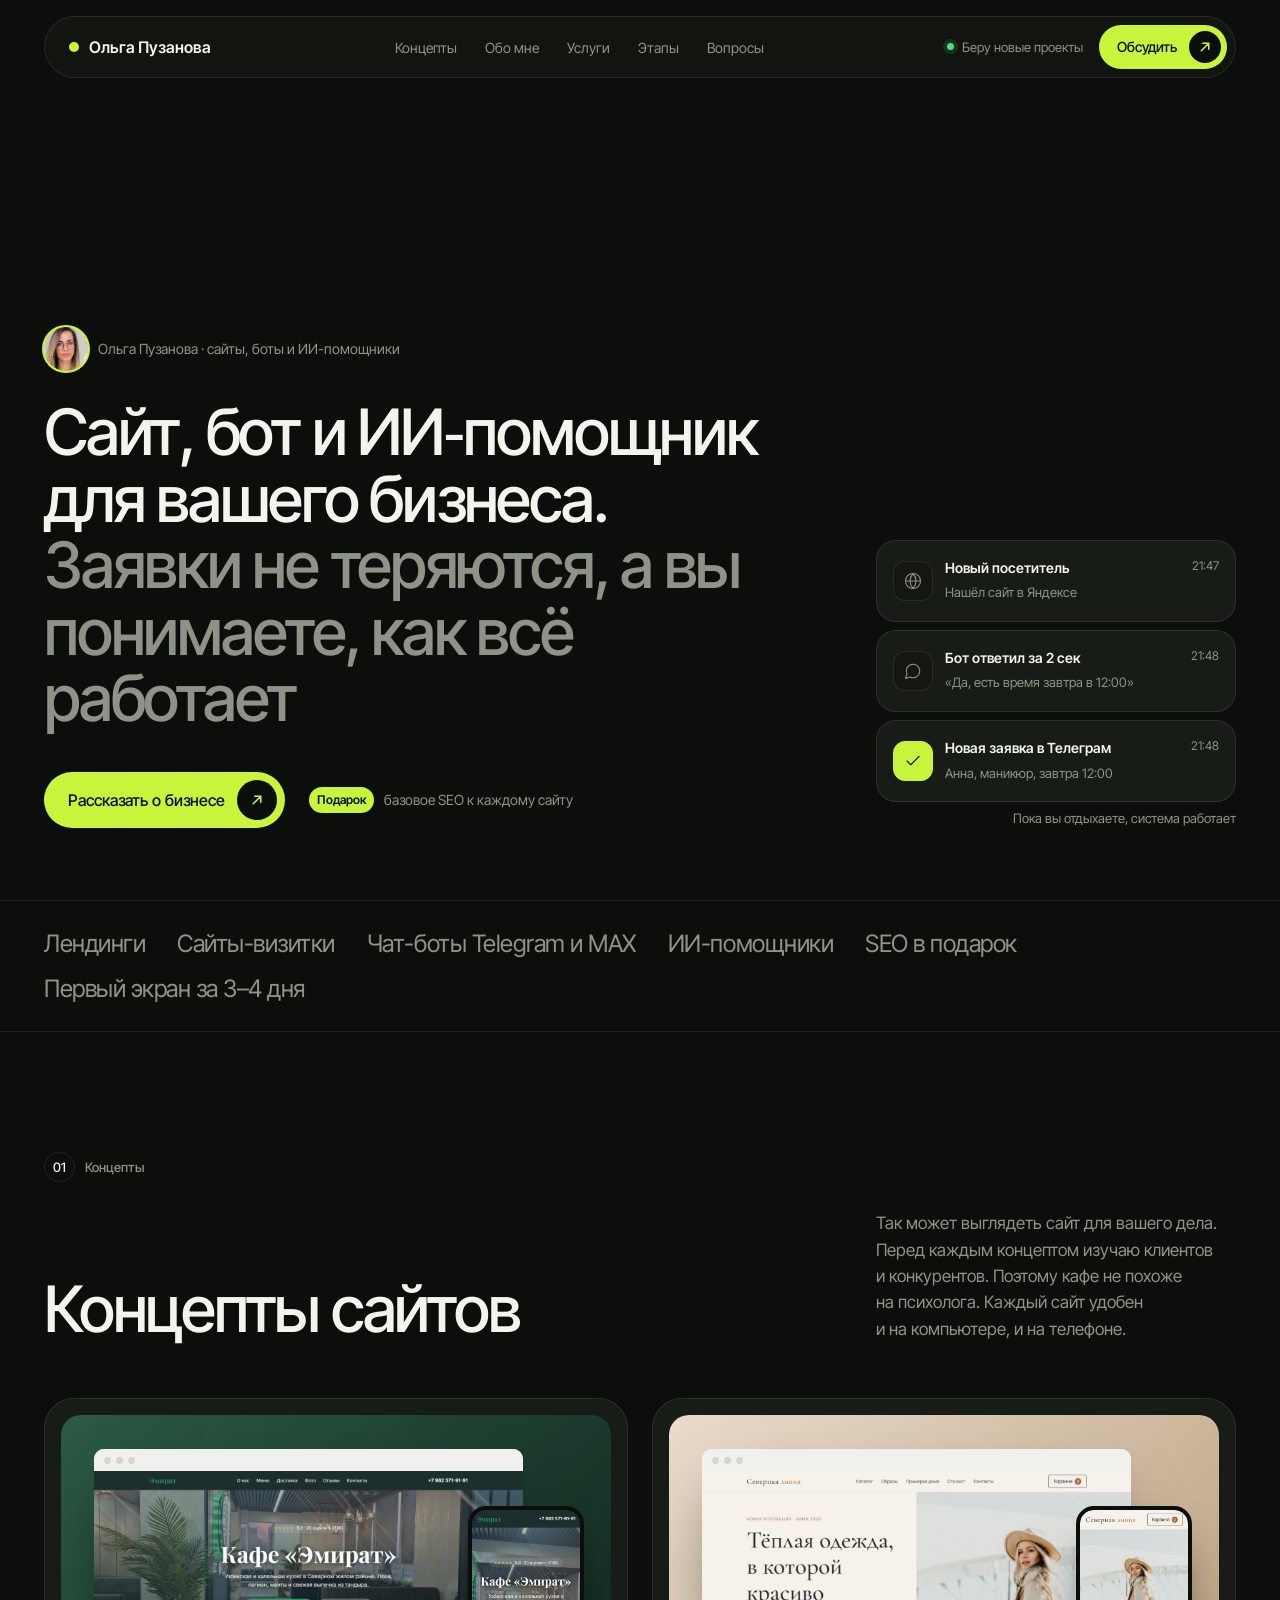
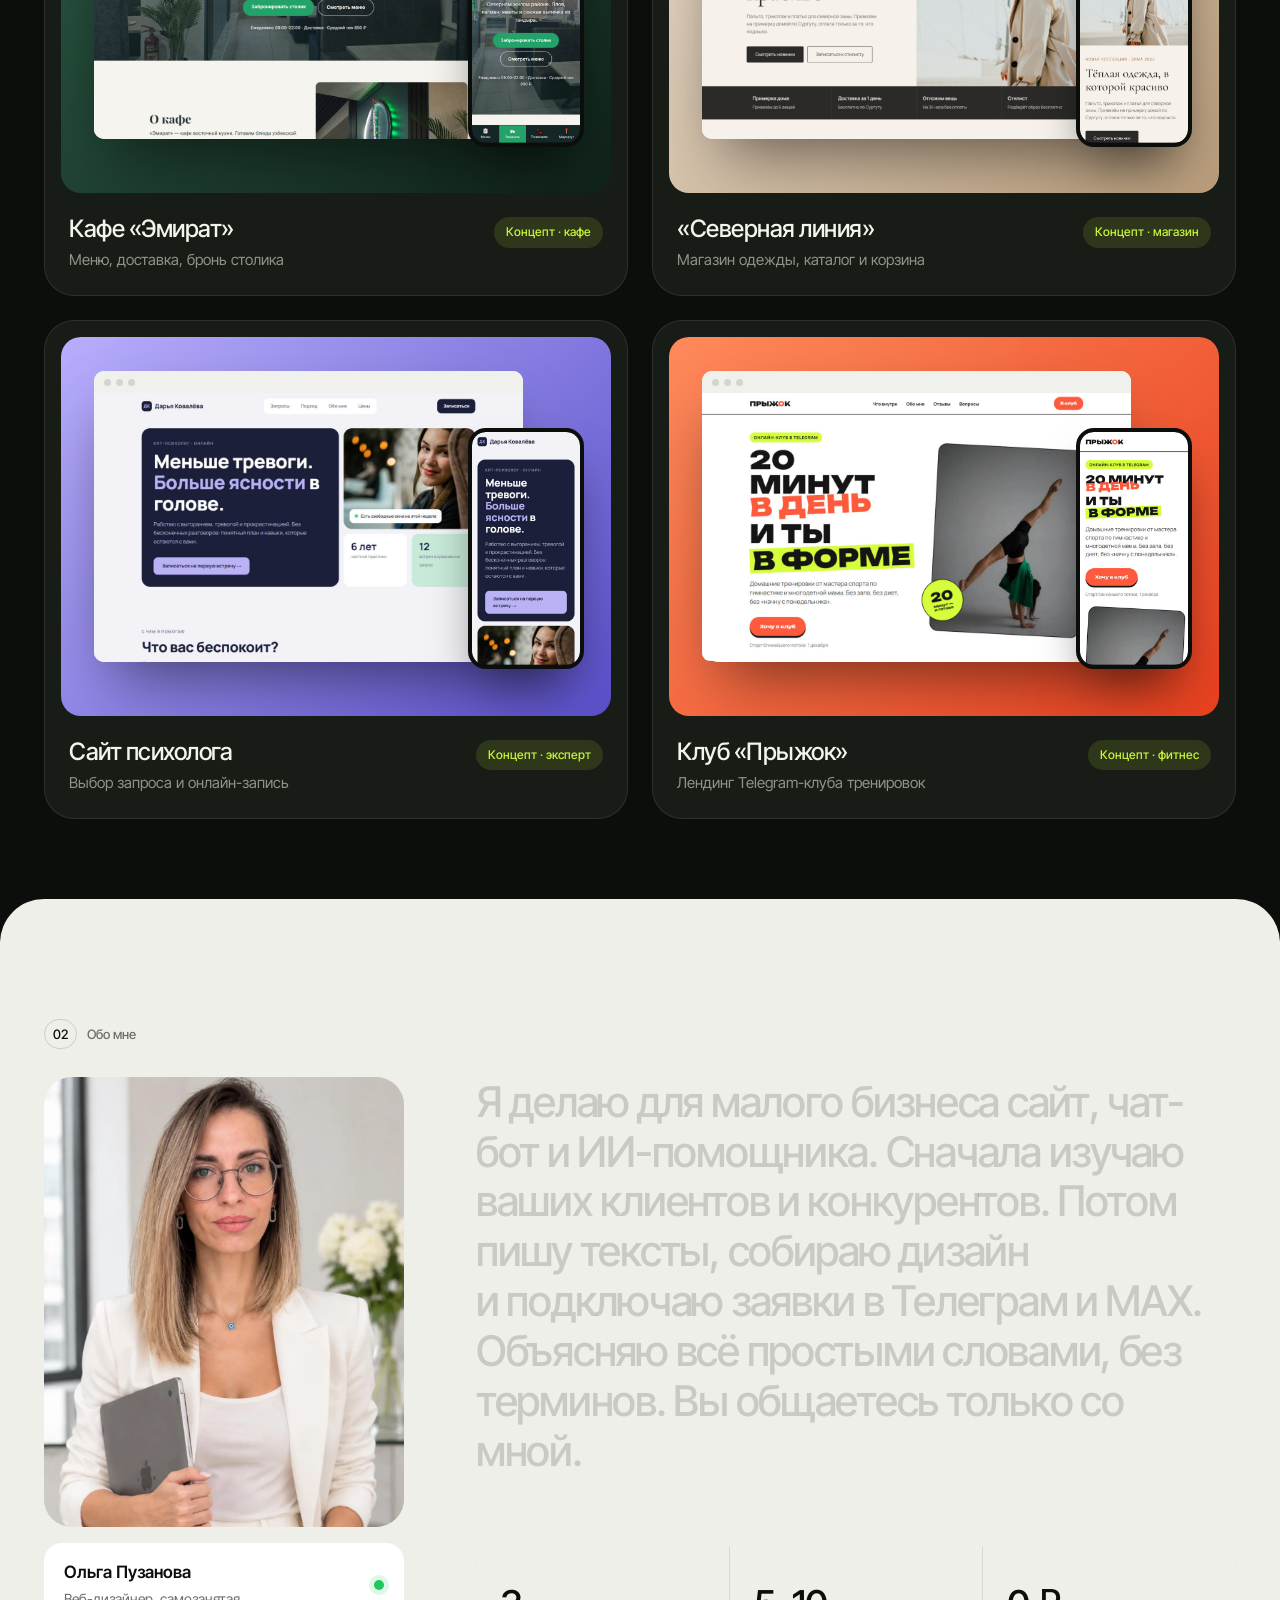
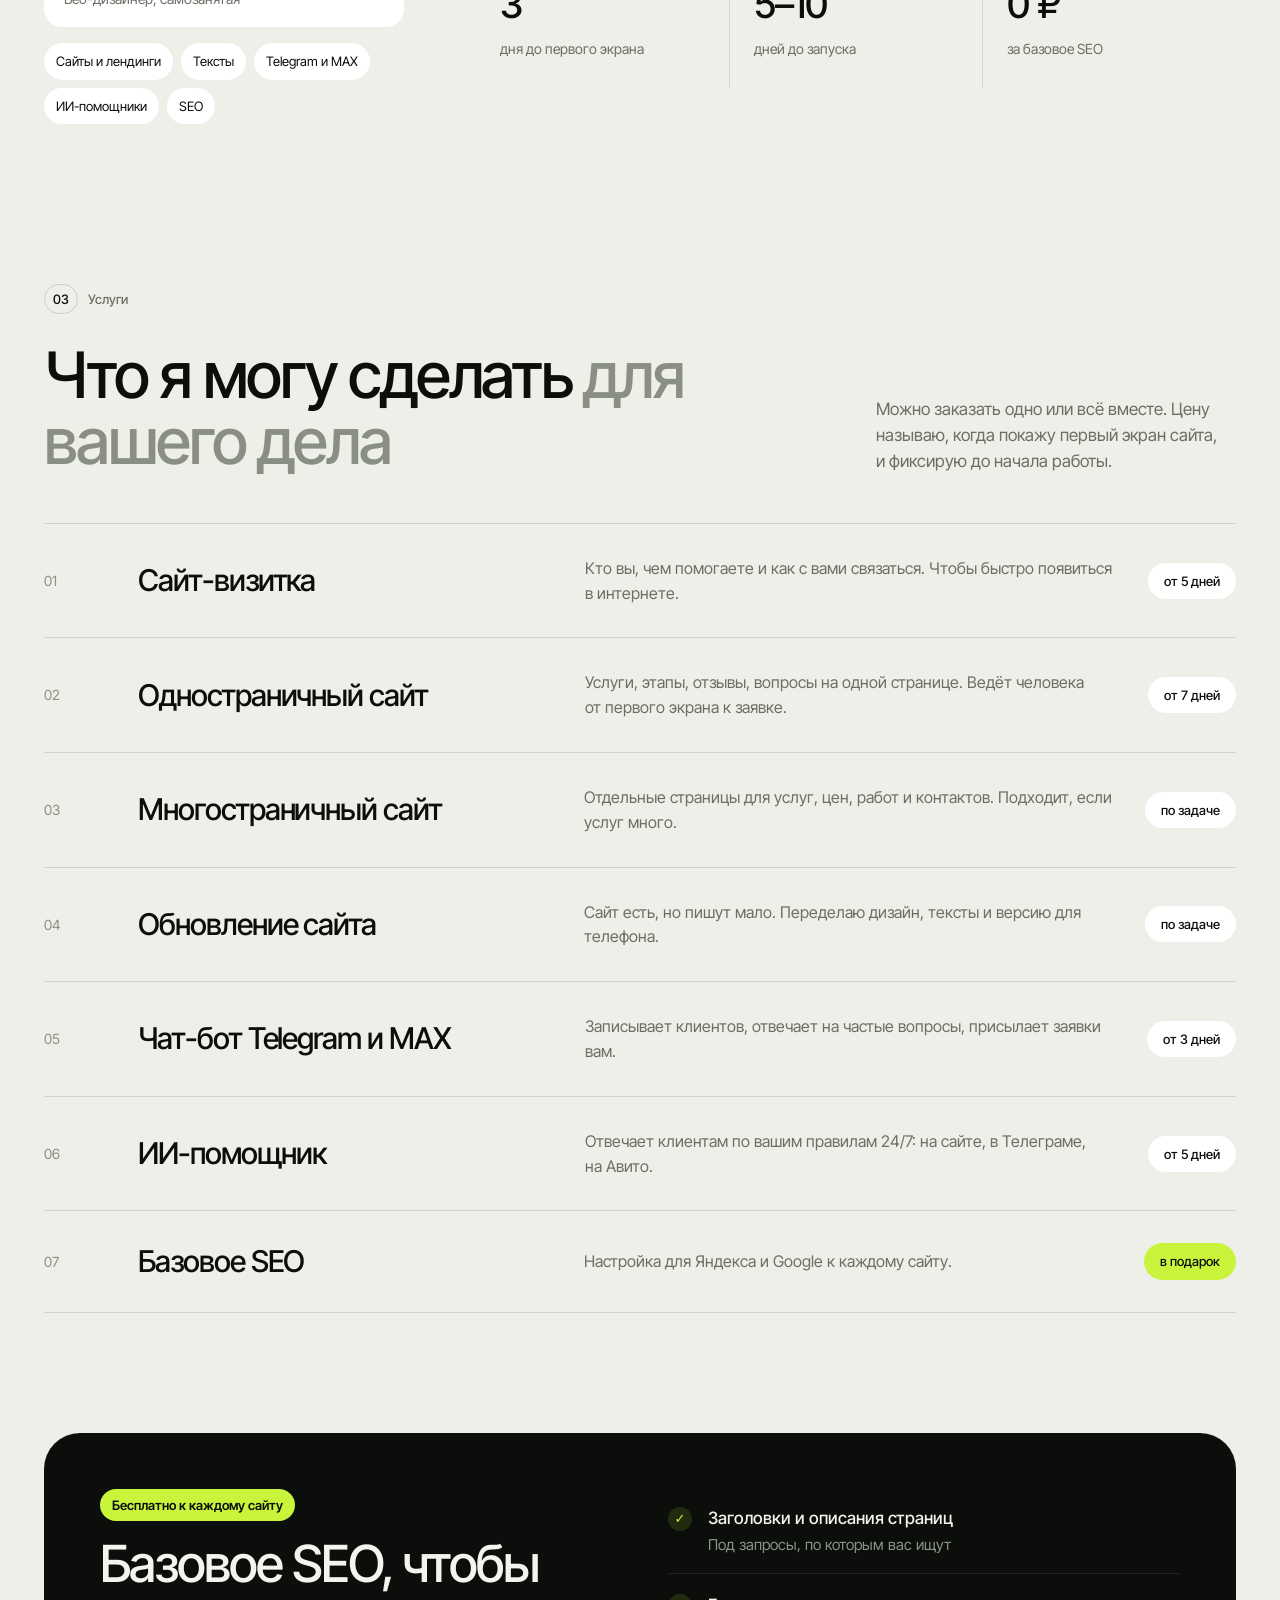
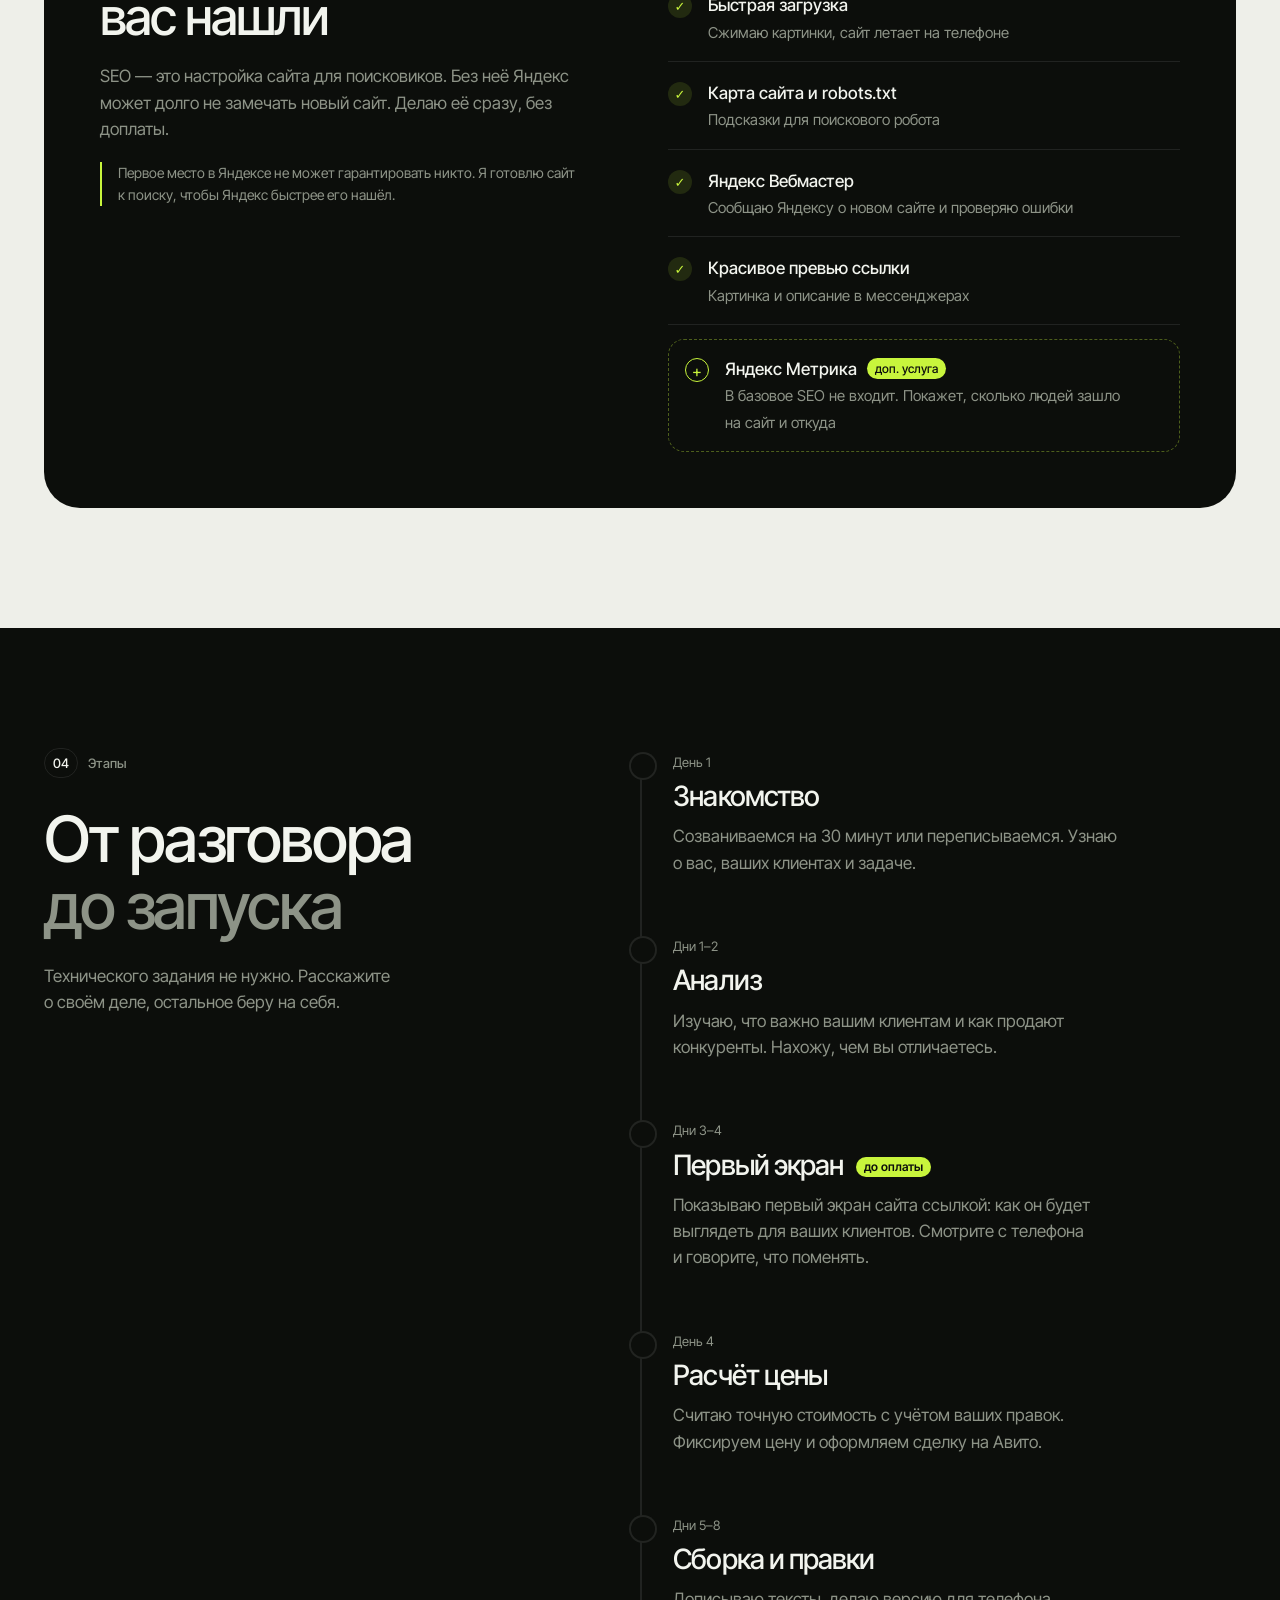
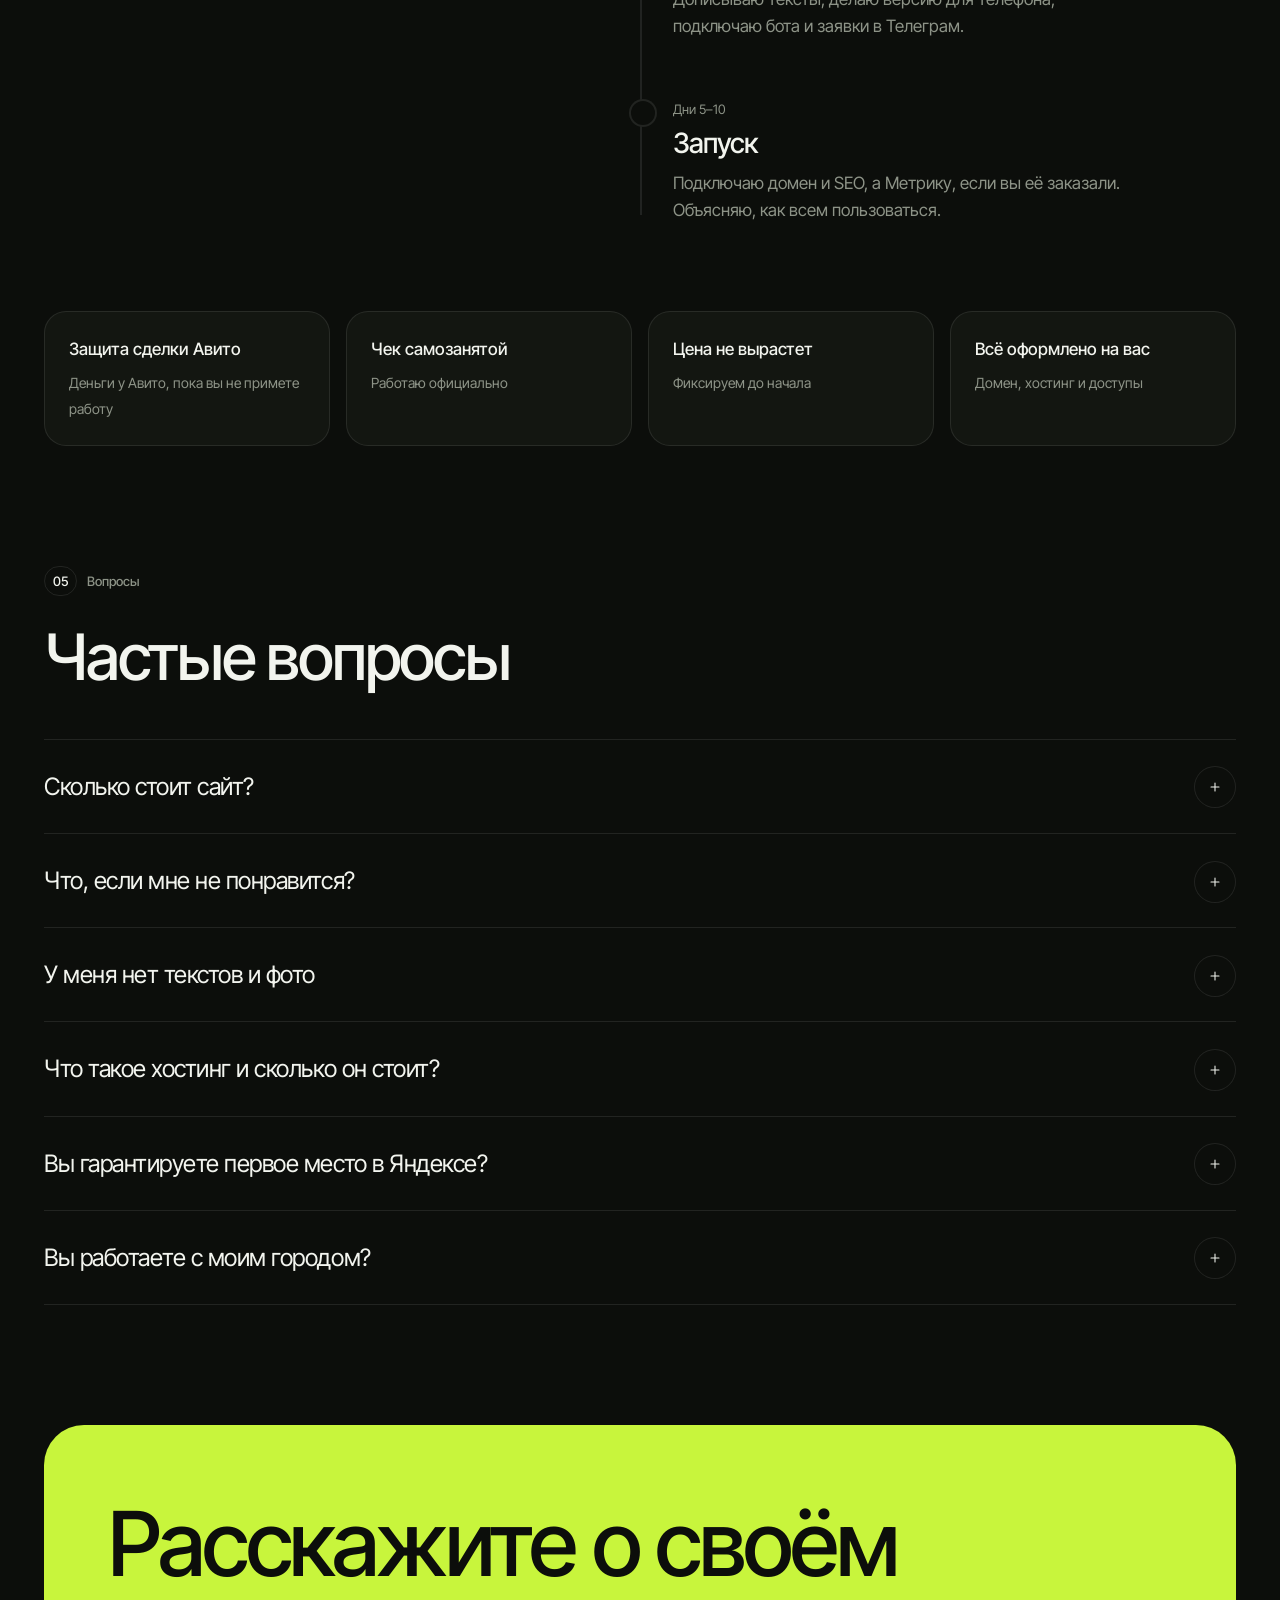
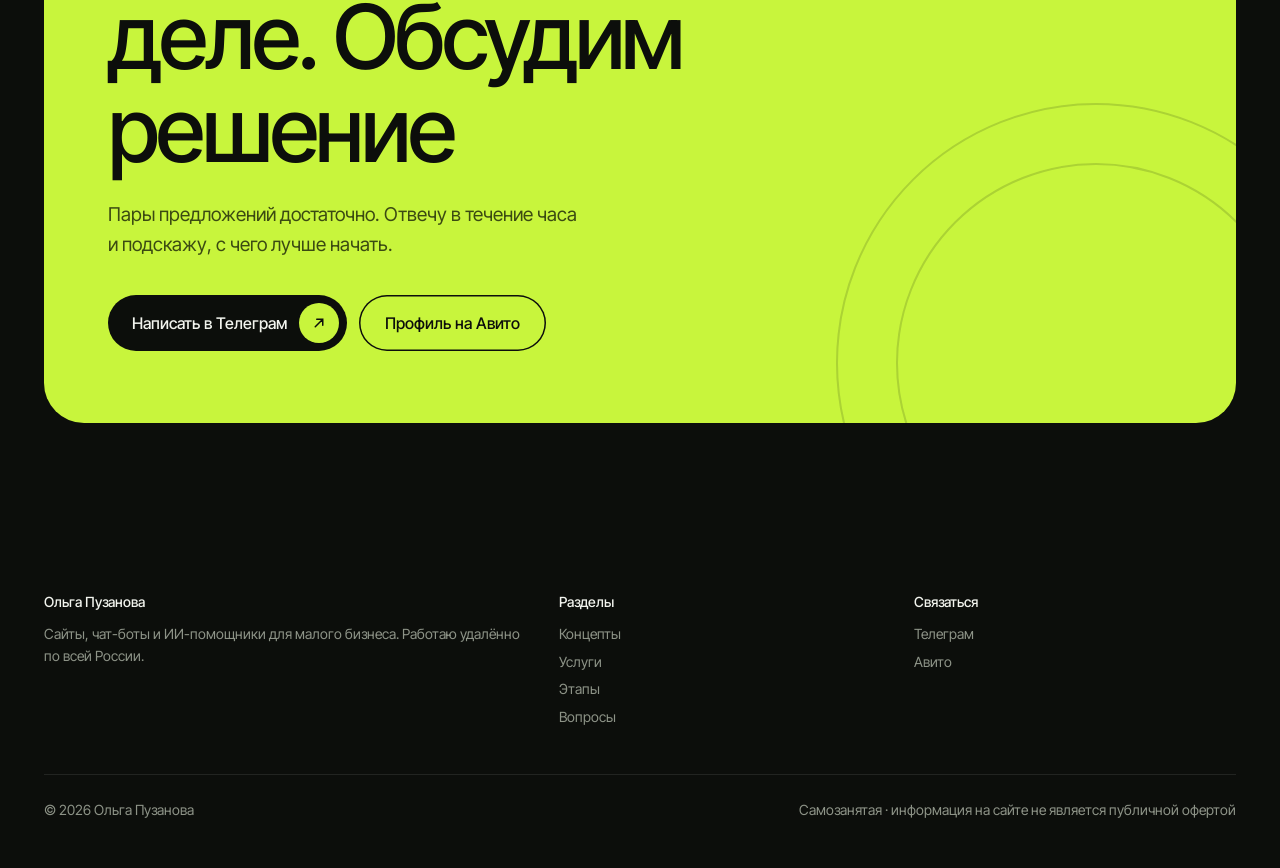
==== commit 240e6803: "Концепты открываются полной версией в окне Co-Authored-By: Claude Opus 5.5 <noreply@anthropic.com>" ====
--- a/index.html
+++ b/index.html
@@ -12,7 +12,14 @@
     />
     <meta name="robots" content="index, follow" />
     <meta name="theme-color" content="#0c0e0b" />
+    <!-- Адрес сайта. Когда будет свой домен, заменить здесь, в og:url, og:image, JSON-LD, robots.txt и sitemap.xml -->
+    <link rel="canonical" href="https://olga-puzanova.github.io/" />
     <meta property="og:type" content="website" />
+    <meta property="og:url" content="https://olga-puzanova.github.io/" />
+    <meta property="og:image" content="https://olga-puzanova.github.io/og-image.jpg" />
+    <meta property="og:image:width" content="1200" />
+    <meta property="og:image:height" content="630" />
+    <meta name="twitter:card" content="summary_large_image" />
     <meta property="og:locale" content="ru_RU" />
     <meta
       property="og:title"
@@ -113,6 +120,8 @@
         "@context": "https://schema.org",
         "@type": "ProfessionalService",
         "name": "Ольга Пузанова — сайты, чат-боты и ИИ-помощники",
+        "url": "https://olga-puzanova.github.io/",
+        "image": "https://olga-puzanova.github.io/img/olga.jpg",
         "sameAs": [
           "https://t.me/olechka_puzanova",
           "https://www.avito.ru/brands/9825360ea5a00f704a3b55176e5cf766"
@@ -306,11 +315,10 @@
         align-items: center;
         justify-content: space-between;
         gap: 16px;
-        background: rgba(18, 21, 16, 0.72);
-        backdrop-filter: blur(16px) saturate(140%);
+        background: rgba(18, 21, 16, 0.96);
         border: 1px solid var(--line);
         border-radius: 999px;
-        padding: 8px 8px 8px 22px;
+        padding: 8px 8px 8px 24px;
       }
       .logo {
         display: flex;
@@ -325,7 +333,6 @@
         height: 10px;
         border-radius: 50%;
         background: var(--lime);
-        box-shadow: 0 0 14px var(--lime);
       }
       .menu {
         display: flex;
@@ -366,12 +373,12 @@
       .right {
         display: flex;
         align-items: center;
-        gap: 18px;
+        gap: 16px;
       }
       .burger {
         display: none;
-        width: 42px;
-        height: 42px;
+        width: 40px;
+        height: 40px;
         border-radius: 50%;
         border: 1px solid var(--line);
         background: transparent;
@@ -390,81 +397,15 @@
         min-height: 100vh;
         display: flex;
         align-items: flex-end;
-        padding: 140px 0 70px;
+        padding: 140px 0 72px;
         position: relative;
         overflow: hidden;
         isolation: isolate;
       }
-      .aurora {
-        position: absolute;
-        inset: 0;
-        z-index: -1;
-        overflow: hidden;
-      }
-      .aurora span {
-        position: absolute;
-        border-radius: 50%;
-        filter: blur(90px);
-        opacity: 0.55;
-        animation: float 18s ease-in-out infinite alternate;
-      }
-      .aurora span:nth-child(1) {
-        width: 620px;
-        height: 620px;
-        background: #c8f53c;
-        top: -200px;
-        right: -80px;
-        opacity: 0.32;
-      }
-      .aurora span:nth-child(2) {
-        width: 520px;
-        height: 520px;
-        background: #1f8a6b;
-        top: 120px;
-        right: 280px;
-        animation-duration: 22s;
-        opacity: 0.4;
-      }
-      .aurora span:nth-child(3) {
-        width: 420px;
-        height: 420px;
-        background: #3c5cf5;
-        bottom: -180px;
-        right: 10%;
-        animation-duration: 26s;
-        opacity: 0.25;
-      }
-      @keyframes float {
-        to {
-          transform: translate(-80px, 60px) scale(1.12);
-        }
-      }
-      .grain {
-        position: absolute;
-        inset: 0;
-        z-index: -1;
-        opacity: 0.08;
-        background-image: url("data:image/svg+xml,%3Csvg xmlns='http://www.w3.org/2000/svg' width='160' height='160'%3E%3Cfilter id='n'%3E%3CfeTurbulence type='fractalNoise' baseFrequency='.9' numOctaves='2'/%3E%3C/filter%3E%3Crect width='100%25' height='100%25' filter='url(%23n)'/%3E%3C/svg%3E");
-      }
-      .spot {
-        position: absolute;
-        width: 500px;
-        height: 500px;
-        border-radius: 50%;
-        background: radial-gradient(
-          circle,
-          rgba(200, 245, 60, 0.12),
-          transparent 60%
-        );
-        transform: translate(-50%, -50%);
-        pointer-events: none;
-        z-index: -1;
-        transition: opacity 0.3s;
-      }
       .hero-grid {
         display: grid;
         grid-template-columns: 1fr 360px;
-        gap: 60px;
+        gap: 64px;
         align-items: end;
         width: 100%;
       }
@@ -509,7 +450,7 @@
         display: flex;
         flex-wrap: wrap;
         align-items: center;
-        gap: 22px;
+        gap: 24px;
       }
       .free {
         display: flex;
@@ -523,40 +464,48 @@
         background: var(--lime);
         font-weight: 600;
         font-size: 12px;
-        padding: 4px 9px;
+        padding: 4px 8px;
         border-radius: 999px;
       }
 
       /* Стек уведомлений */
       .stack {
         display: grid;
-        gap: 10px;
+        gap: 8px;
       }
       .note {
-        background: rgba(24, 28, 22, 0.7);
-        backdrop-filter: blur(14px);
+        background: var(--card);
         border: 1px solid var(--line);
         border-radius: 20px;
-        padding: 14px 16px;
+        padding: 16px;
         display: flex;
         gap: 12px;
         align-items: center;
         opacity: 0;
-        transform: translateY(16px) scale(0.98);
-        transition: all 0.5s cubic-bezier(0.2, 0.8, 0.2, 1);
+        transform: translateY(8px);
+        transition:
+          opacity 0.5s cubic-bezier(0.2, 0.8, 0.2, 1),
+          transform 0.5s cubic-bezier(0.2, 0.8, 0.2, 1);
       }
       .note.show {
         opacity: 1;
         transform: none;
       }
       .note .ic {
-        width: 38px;
-        height: 38px;
+        width: 40px;
+        height: 40px;
         border-radius: 12px;
         display: grid;
         place-items: center;
         flex: none;
-        font-size: 16px;
+        background: var(--bg-2);
+        border: 1px solid var(--line);
+        color: var(--dim);
+      }
+      .note .ic-ok {
+        background: var(--lime);
+        border-color: var(--lime);
+        color: var(--ink);
       }
       .note strong {
         display: block;
@@ -585,25 +534,15 @@
         border-top: 1px solid var(--line);
         border-bottom: 1px solid var(--line);
         overflow: hidden;
-        padding: 26px 0;
+        padding: 24px 0;
       }
       .marquee div {
         display: flex;
-        gap: 56px;
-        width: max-content;
-        animation: run 34s linear infinite;
-        font-size: clamp(22px, 3vw, 34px);
+        flex-wrap: wrap;
+        gap: 8px 32px;
+        font-size: clamp(18px, 2.2vw, 24px);
         letter-spacing: -0.02em;
         color: var(--dim);
-      }
-      .marquee em {
-        font-style: normal;
-        color: var(--lime);
-      }
-      @keyframes run {
-        to {
-          transform: translateX(-50%);
-        }
       }
 
       /* Работы — сетка 2×2: ноутбук и телефон на цветном фоне */
@@ -611,7 +550,7 @@
         display: flex;
         justify-content: space-between;
         align-items: flex-end;
-        gap: 30px;
+        gap: 32px;
         flex-wrap: wrap;
       }
       .works-top p {
@@ -628,13 +567,10 @@
         background: var(--card);
         border: 1px solid var(--line);
         border-radius: 30px;
-        padding: 14px 14px 24px;
-        transition:
-          transform 0.4s cubic-bezier(0.2, 0.8, 0.2, 1),
-          border-color 0.3s;
+        padding: 16px 16px 24px;
+        transition: border-color 0.3s;
       }
       .case:hover {
-        transform: translateY(-6px);
         border-color: rgba(200, 245, 60, 0.35);
       }
       .stage {
@@ -643,17 +579,6 @@
         border-radius: 20px;
         overflow: hidden;
         background: var(--tint);
-      }
-      .stage::after {
-        content: "";
-        position: absolute;
-        inset: 0;
-        background: radial-gradient(
-          circle at 85% 15%,
-          rgba(255, 255, 255, 0.25),
-          transparent 45%
-        );
-        pointer-events: none;
       }
       .browser {
         position: absolute;
@@ -707,18 +632,16 @@
         object-position: top;
         border-radius: 13px;
       }
-      .case:hover .browser {
-        transform: translateY(-6px);
-      }
+      .case:hover .browser,
       .case:hover .phone {
-        transform: translateY(-12px) rotate(-2deg);
+        transform: translateY(-4px);
       }
       .case-info {
         display: flex;
         justify-content: space-between;
         align-items: flex-start;
-        gap: 14px;
-        padding: 22px 10px 0;
+        gap: 16px;
+        padding: 24px 8px 0;
       }
       .case-info h3 {
         font-size: 24px;
@@ -739,6 +662,190 @@
         border-radius: 999px;
       }
 
+      /* Карточка концепта открывает полный сайт */
+      .case[data-src] {
+        cursor: pointer;
+      }
+      .case .open {
+        position: absolute;
+        left: 16px;
+        bottom: 16px;
+        z-index: 2;
+        display: inline-flex;
+        align-items: center;
+        gap: 8px;
+        border: 0;
+        cursor: pointer;
+        font: inherit;
+        font-size: 14px;
+        font-weight: 500;
+        color: var(--ink);
+        background: var(--lime);
+        padding: 10px 16px;
+        border-radius: 999px;
+        box-shadow: 0 10px 24px -8px rgba(0, 0, 0, 0.5);
+        transition:
+          opacity 0.3s,
+          transform 0.3s;
+      }
+      .case .open span {
+        font-size: 15px;
+      }
+      @media (hover: hover) {
+        .case .open {
+          opacity: 0;
+          transform: translateY(8px);
+        }
+        .case:hover .open,
+        .case .open:focus-visible {
+          opacity: 1;
+          transform: none;
+        }
+      }
+      .case .open:focus-visible {
+        outline: 2px solid var(--light);
+        outline-offset: 3px;
+      }
+
+      /* Окно просмотра концепта */
+      .viewer {
+        width: min(1280px, calc(100vw - 32px));
+        height: calc(100dvh - 32px);
+        max-width: none;
+        max-height: none;
+        margin: auto;
+        padding: 0;
+        border: 1px solid var(--line);
+        border-radius: 24px;
+        background: #15181a;
+        color: var(--text);
+        overflow: hidden;
+      }
+      .viewer[open] {
+        display: flex;
+        flex-direction: column;
+        animation: vw-in 0.35s cubic-bezier(0.2, 0.8, 0.2, 1);
+      }
+      .viewer::backdrop {
+        background: rgba(6, 8, 6, 0.75);
+        backdrop-filter: blur(6px);
+      }
+      @keyframes vw-in {
+        from {
+          opacity: 0;
+          transform: translateY(24px) scale(0.98);
+        }
+      }
+      .vw-top {
+        flex: none;
+        display: flex;
+        align-items: center;
+        gap: 12px;
+        padding: 12px 12px 12px 20px;
+        border-bottom: 1px solid var(--line);
+      }
+      .vw-title {
+        flex: 1;
+        min-width: 0;
+        font-weight: 500;
+        white-space: nowrap;
+        overflow: hidden;
+        text-overflow: ellipsis;
+      }
+      .vw-title small {
+        color: var(--lime);
+        font-size: 12px;
+        margin-right: 10px;
+      }
+      .vw-mode {
+        display: flex;
+        padding: 4px;
+        border-radius: 999px;
+        background: rgba(255, 255, 255, 0.06);
+      }
+      .vw-mode button,
+      .vw-btn {
+        border: 0;
+        font: inherit;
+        font-size: 14px;
+        cursor: pointer;
+        color: var(--dim);
+        background: transparent;
+        padding: 8px 14px;
+        border-radius: 999px;
+        text-decoration: none;
+        white-space: nowrap;
+      }
+      .vw-mode button[aria-pressed="true"] {
+        background: var(--lime);
+        color: var(--ink);
+      }
+      .vw-btn {
+        background: rgba(255, 255, 255, 0.06);
+        color: var(--text);
+      }
+      .vw-btn:hover,
+      .vw-mode button:hover:not([aria-pressed="true"]) {
+        color: var(--text);
+        background: rgba(255, 255, 255, 0.12);
+      }
+      .vw-close {
+        width: 40px;
+        height: 40px;
+        padding: 0;
+        font-size: 18px;
+      }
+      .vw-body {
+        flex: 1;
+        min-height: 0;
+        display: grid;
+        place-items: center;
+        background: #0c0e0b;
+      }
+      .vw-body iframe {
+        width: 100%;
+        height: 100%;
+        border: 0;
+        background: #fff;
+        transition: width 0.4s cubic-bezier(0.2, 0.8, 0.2, 1);
+      }
+      .viewer.mob .vw-body {
+        padding: 20px 0;
+      }
+      .viewer.mob .vw-body iframe {
+        width: 390px;
+        max-width: calc(100% - 24px);
+        height: min(100%, 844px);
+        border: 8px solid #000;
+        border-radius: 36px;
+      }
+      /* на телефоне окно на весь экран, сайт и так в мобильной версии */
+      @media (max-width: 760px) {
+        .viewer {
+          width: 100vw;
+          height: 100dvh;
+          border-radius: 0;
+          border: 0;
+        }
+        .vw-mode {
+          display: none;
+        }
+        .vw-top {
+          padding: 10px 10px 10px 16px;
+          gap: 8px;
+        }
+        .vw-new {
+          width: 40px;
+          height: 40px;
+          padding: 0;
+          display: grid;
+          place-items: center;
+        }
+        .vw-long {
+          display: none;
+        }
+      }
+
       /* Обо мне: текст подсвечивается при прокрутке */
       .about {
         background: var(--light);
@@ -756,7 +863,7 @@
       .about-grid {
         display: grid;
         grid-template-columns: 360px 1fr;
-        gap: 70px;
+        gap: 72px;
         align-items: start;
       }
       .me {
@@ -788,7 +895,7 @@
         justify-content: space-between;
         align-items: center;
         margin-top: 16px;
-        padding: 14px 18px;
+        padding: 16px 20px;
         background: #fff;
         border-radius: 18px;
       }
@@ -815,7 +922,7 @@
       }
       .chips span {
         font-size: 13px;
-        padding: 7px 12px;
+        padding: 8px 12px;
         border-radius: 999px;
         background: #fff;
       }
@@ -844,11 +951,11 @@
         background: rgba(0, 0, 0, 0.1);
         border-radius: 24px;
         overflow: hidden;
-        margin-top: 70px;
+        margin-top: 72px;
       }
       .stats div {
         background: var(--light);
-        padding: 26px 22px;
+        padding: 28px 24px;
       }
       .stats strong {
         display: block;
@@ -879,7 +986,7 @@
         grid-template-columns: 1fr 360px;
         gap: 40px;
         align-items: end;
-        margin-bottom: 50px;
+        margin-bottom: 48px;
       }
       .svc-head p {
         color: #6b7065;
@@ -892,7 +999,7 @@
         grid-template-columns: 70px 1.1fr 1.4fr auto;
         gap: 24px;
         align-items: center;
-        padding: 30px 0;
+        padding: 32px 0;
         border-bottom: 1px solid rgba(0, 0, 0, 0.12);
         position: relative;
         transition: padding 0.3s;
@@ -905,7 +1012,9 @@
         border-radius: 22px;
         opacity: 0;
         transform: scaleY(0.6);
-        transition: all 0.35s cubic-bezier(0.2, 0.8, 0.2, 1);
+        transition:
+          opacity 0.35s cubic-bezier(0.2, 0.8, 0.2, 1),
+          transform 0.35s cubic-bezier(0.2, 0.8, 0.2, 1);
         z-index: 0;
       }
       .row > * {
@@ -941,7 +1050,7 @@
       .pill {
         font-size: 13px;
         font-weight: 500;
-        padding: 8px 14px;
+        padding: 8px 16px;
         border-radius: 999px;
         background: #fff;
         white-space: nowrap;
@@ -967,21 +1076,9 @@
         position: relative;
         overflow: hidden;
       }
-      .seo-card::after {
-        content: "";
-        position: absolute;
-        width: 420px;
-        height: 420px;
-        border-radius: 50%;
-        background: var(--lime);
-        filter: blur(120px);
-        opacity: 0.18;
-        right: -120px;
-        top: -160px;
-      }
       .seo-card h2 {
         font-size: clamp(32px, 4vw, 52px);
-        margin: 14px 0 18px;
+        margin: 16px 0 20px;
       }
       .seo-card .gift-l {
         display: inline-block;
@@ -998,7 +1095,7 @@
       .seo-card .honest {
         font-size: 14px;
         margin-top: 20px;
-        padding-left: 14px;
+        padding-left: 16px;
         border-left: 2px solid var(--lime);
       }
       .checks {
@@ -1019,8 +1116,8 @@
       }
       .checks .c {
         flex: none;
-        width: 26px;
-        height: 26px;
+        width: 24px;
+        height: 24px;
         border-radius: 50%;
         background: var(--lime-dim);
         color: var(--lime);
@@ -1031,7 +1128,7 @@
       }
       /* Метрика: отдельная услуга, не входит в подарок */
       .checks li.extra {
-        margin-top: 10px;
+        margin-top: 12px;
         padding: 16px;
         border: 1px dashed rgba(200, 245, 60, 0.35);
         border-radius: 16px;
@@ -1073,7 +1170,7 @@
       }
       .steps-left p {
         color: var(--dim);
-        margin-top: 22px;
+        margin-top: 24px;
         max-width: 380px;
       }
       .timeline {
@@ -1096,7 +1193,6 @@
         width: 2px;
         background: var(--lime);
         height: 0;
-        box-shadow: 0 0 12px var(--lime);
         transition: height 0.1s linear;
       }
       .st {
@@ -1116,7 +1212,9 @@
         border-radius: 50%;
         background: var(--bg);
         border: 2px solid var(--line);
-        transition: 0.3s;
+        transition:
+          background-color 0.3s,
+          border-color 0.3s;
       }
       .st.on::before {
         border-color: var(--lime);
@@ -1129,7 +1227,7 @@
       }
       .st h3 {
         font-size: 28px;
-        margin: 6px 0 10px;
+        margin: 8px 0 12px;
       }
       .st p {
         color: var(--dim);
@@ -1142,7 +1240,7 @@
         vertical-align: middle;
         background: var(--lime);
         color: var(--ink);
-        padding: 4px 9px;
+        padding: 4px 8px;
         border-radius: 999px;
         font-weight: 600;
         letter-spacing: 0;
@@ -1150,8 +1248,8 @@
       .trust {
         display: grid;
         grid-template-columns: repeat(4, 1fr);
-        gap: 14px;
-        margin-top: 90px;
+        gap: 16px;
+        margin-top: 88px;
       }
       .trust div {
         border: 1px solid var(--line);
@@ -1171,7 +1269,7 @@
 
       /* Вопросы */
       .faq {
-        margin-top: 50px;
+        margin-top: 48px;
         border-top: 1px solid var(--line);
       }
       details {
@@ -1200,7 +1298,10 @@
         border: 1px solid var(--line);
         background: url("data:image/svg+xml,%3Csvg xmlns='http://www.w3.org/2000/svg' viewBox='0 0 24 24'%3E%3Cpath d='M12 6v12M6 12h12' stroke='%23f2f4ee' stroke-width='1.6' stroke-linecap='round'/%3E%3C/svg%3E")
           center/16px no-repeat;
-        transition: 0.3s;
+        transition:
+          transform 0.3s,
+          background-color 0.3s,
+          border-color 0.3s;
       }
       details[open] summary::after {
         transform: rotate(45deg);
@@ -1219,7 +1320,7 @@
         border-radius: 40px;
         background: var(--lime);
         color: var(--ink);
-        padding: 70px 60px;
+        padding: 72px 64px;
         position: relative;
         overflow: hidden;
       }
@@ -1261,14 +1362,14 @@
       }
 
       footer {
-        padding: 50px 0;
+        padding: 48px 0;
         color: var(--dim);
         font-size: 14px;
       }
       .foot {
         display: grid;
         grid-template-columns: 1.5fr 1fr 1fr;
-        gap: 30px;
+        gap: 32px;
       }
       .foot strong {
         display: block;
@@ -1297,7 +1398,7 @@
       /* Появление */
       .rv {
         opacity: 0;
-        transform: translateY(30px);
+        transform: translateY(16px);
         transition:
           opacity 0.8s cubic-bezier(0.2, 0.8, 0.2, 1),
           transform 0.8s cubic-bezier(0.2, 0.8, 0.2, 1);
@@ -1310,10 +1411,6 @@
         .rv {
           opacity: 1;
           transform: none;
-        }
-        .aurora span,
-        .marquee div {
-          animation: none;
         }
         html {
           scroll-behavior: auto;
@@ -1335,11 +1432,11 @@
           top: 70px;
           left: 24px;
           right: 24px;
-          background: rgba(18, 21, 16, 0.96);
+          background: var(--bg-2);
           border: 1px solid var(--line);
-          border-radius: 26px;
+          border-radius: 24px;
           padding: 24px;
-          gap: 18px;
+          gap: 16px;
         }
         .menu.open a {
           font-size: 18px;
@@ -1394,17 +1491,8 @@
           display: none;
         }
         .hero {
-          padding: 120px 0 50px;
+          padding: 120px 0 48px;
           min-height: auto;
-        }
-        .aurora span:nth-child(1) {
-          width: 380px;
-          height: 380px;
-        }
-        .aurora span:nth-child(2) {
-          width: 320px;
-          height: 320px;
-          right: 0;
         }
         .hero-row .btn {
           width: 100%;
@@ -1441,7 +1529,7 @@
         }
         .row {
           grid-template-columns: 1fr;
-          gap: 10px;
+          gap: 12px;
           padding: 24px 0;
         }
         .row p {
@@ -1536,11 +1624,6 @@
     <main id="top">
       <!-- 1. Первый экран -->
       <section class="hero" id="hero">
-        <div class="aurora" aria-hidden="true">
-          <span></span><span></span><span></span>
-        </div>
-        <div class="grain" aria-hidden="true"></div>
-        <div class="spot" id="spot" aria-hidden="true"></div>
         <div class="wrap hero-grid">
           <div>
             <div class="hello">
@@ -1582,7 +1665,7 @@
           <div aria-label="Пример: заявки приходят вам в Телеграм">
             <div class="stack" id="stack">
               <div class="note">
-                <div class="ic" style="background: #2a3320">🌐</div>
+                <div class="ic"><svg viewBox="0 0 24 24" width="18" height="18" fill="none" stroke="currentColor" stroke-width="1.5" stroke-linecap="round" stroke-linejoin="round" aria-hidden="true"><circle cx="12" cy="12" r="10"/><path d="M2 12h20M12 2a15.3 15.3 0 0 1 4 10 15.3 15.3 0 0 1-4 10 15.3 15.3 0 0 1-4-10 15.3 15.3 0 0 1 4-10z"/></svg></div>
                 <div>
                   <strong>Новый посетитель</strong
                   ><span>Нашёл сайт в&nbsp;Яндексе</span>
@@ -1590,7 +1673,7 @@
                 <time>21:47</time>
               </div>
               <div class="note">
-                <div class="ic" style="background: #1d2d3b">💬</div>
+                <div class="ic"><svg viewBox="0 0 24 24" width="18" height="18" fill="none" stroke="currentColor" stroke-width="1.5" stroke-linecap="round" stroke-linejoin="round" aria-hidden="true"><path d="M7.9 20A9 9 0 1 0 4 16.1L2 22z"/></svg></div>
                 <div>
                   <strong>Бот ответил за&nbsp;2 сек</strong
                   ><span>«Да, есть время завтра в&nbsp;12:00»</span>
@@ -1598,7 +1681,7 @@
                 <time>21:48</time>
               </div>
               <div class="note">
-                <div class="ic" style="background: var(--lime)">✓</div>
+                <div class="ic ic-ok"><svg viewBox="0 0 24 24" width="18" height="18" fill="none" stroke="currentColor" stroke-width="1.5" stroke-linecap="round" stroke-linejoin="round" aria-hidden="true"><path d="M20 6 9 17l-5-5"/></svg></div>
                 <div>
                   <strong>Новая заявка в&nbsp;Телеграм</strong
                   ><span>Анна, маникюр, завтра 12:00</span>
@@ -1611,16 +1694,12 @@
         </div>
       </section>
 
-      <div class="marquee" aria-hidden="true">
-        <div>
-          <span>Лендинги</span><em>✦</em><span>Сайты-визитки</span><em>✦</em
-          ><span>Чат-боты Telegram и&nbsp;MAX</span><em>✦</em
-          ><span>ИИ-помощники</span><em>✦</em><span>SEO в&nbsp;подарок</span
-          ><em>✦</em><span>Первый экран за&nbsp;3–4&nbsp;дня</span><em>✦</em>
-          <span>Лендинги</span><em>✦</em><span>Сайты-визитки</span><em>✦</em
-          ><span>Чат-боты Telegram и&nbsp;MAX</span><em>✦</em
-          ><span>ИИ-помощники</span><em>✦</em><span>SEO в&nbsp;подарок</span
-          ><em>✦</em><span>Первый экран за&nbsp;3–4&nbsp;дня</span><em>✦</em>
+      <div class="marquee">
+        <div class="wrap">
+          <span>Лендинги</span><span>Сайты-визитки</span
+          ><span>Чат-боты Telegram и&nbsp;MAX</span><span>ИИ-помощники</span
+          ><span>SEO в&nbsp;подарок</span
+          ><span>Первый экран за&nbsp;3–4&nbsp;дня</span>
         </div>
       </div>
 
@@ -1639,7 +1718,7 @@
           </div>
 
           <div class="works-grid">
-            <article class="case rv">
+            <article class="case rv" data-src="koncepty/emirat/" data-title="Кафе «Эмират»">
               <div
                 class="stage"
                 style="--tint: linear-gradient(135deg, #2b5a45, #10221a)"
@@ -1663,6 +1742,7 @@
                     loading="lazy"
                   />
                 </div>
+                <button class="open" type="button">Открыть сайт<span aria-hidden="true">↗</span></button>
               </div>
               <div class="case-info">
                 <div>
@@ -1673,7 +1753,7 @@
               </div>
             </article>
 
-            <article class="case rv">
+            <article class="case rv" data-src="koncepty/severnaya/" data-title="Магазин «Северная линия»">
               <div
                 class="stage"
                 style="--tint: linear-gradient(135deg, #e9dccb, #b89c7b)"
@@ -1697,6 +1777,7 @@
                     loading="lazy"
                   />
                 </div>
+                <button class="open" type="button">Открыть сайт<span aria-hidden="true">↗</span></button>
               </div>
               <div class="case-info">
                 <div>
@@ -1707,7 +1788,7 @@
               </div>
             </article>
 
-            <article class="case rv">
+            <article class="case rv" data-src="koncepty/psiholog/" data-title="Сайт психолога">
               <div
                 class="stage"
                 style="--tint: linear-gradient(135deg, #b7aefc, #5a4fc9)"
@@ -1731,6 +1812,7 @@
                     loading="lazy"
                   />
                 </div>
+                <button class="open" type="button">Открыть сайт<span aria-hidden="true">↗</span></button>
               </div>
               <div class="case-info">
                 <div>
@@ -1741,7 +1823,7 @@
               </div>
             </article>
 
-            <article class="case rv">
+            <article class="case rv" data-src="koncepty/pryzhok/" data-title="Клуб «Прыжок»">
               <div
                 class="stage"
                 style="--tint: linear-gradient(135deg, #ff8a5c, #e8401f)"
@@ -1765,6 +1847,7 @@
                     loading="lazy"
                   />
                 </div>
+                <button class="open" type="button">Открыть сайт<span aria-hidden="true">↗</span></button>
               </div>
               <div class="case-info">
                 <div>
@@ -2197,6 +2280,25 @@
       </div>
     </footer>
 
+    <!-- Окно, в котором открывается полный концепт-сайт -->
+    <dialog class="viewer" id="viewer" aria-labelledby="vw-title">
+      <div class="vw-top">
+        <div class="vw-title" id="vw-title"></div>
+        <div class="vw-mode" role="group" aria-label="Как смотреть">
+          <button type="button" data-mode="desk" aria-pressed="true">Компьютер</button>
+          <button type="button" data-mode="mob" aria-pressed="false">Телефон</button>
+        </div>
+        <a class="vw-btn vw-new" id="vw-new" href="#" target="_blank" rel="noopener"
+          aria-label="Открыть в новой вкладке"
+          ><span class="vw-long">В&nbsp;новой вкладке </span>↗</a
+        >
+        <button class="vw-btn vw-close" type="button" id="vw-close" aria-label="Закрыть">✕</button>
+      </div>
+      <div class="vw-body">
+        <iframe id="vw-frame" title="Концепт сайта" src="about:blank"></iframe>
+      </div>
+    </dialog>
+
     <script>
       const reduce = matchMedia("(prefers-reduced-motion: reduce)").matches;
 
@@ -2208,15 +2310,6 @@
       menu
         .querySelectorAll("a")
         .forEach((a) => (a.onclick = () => menu.classList.remove("open")));
-
-      // Свечение следует за мышкой на первом экране
-      const hero = document.getElementById("hero"),
-        spot = document.getElementById("spot");
-      hero.addEventListener("pointermove", (e) => {
-        const r = hero.getBoundingClientRect();
-        spot.style.left = e.clientX - r.left + "px";
-        spot.style.top = e.clientY - r.top + "px";
-      });
 
       // Уведомления появляются по очереди и повторяются
       const notes = [...document.querySelectorAll(".note")];
@@ -2323,6 +2416,47 @@
         { threshold: 0.6 },
       );
       document.querySelectorAll("[data-to]").forEach((el) => cio.observe(el));
+
+      // Концепты: клик по карточке открывает полный сайт в окне
+      const viewer = document.getElementById("viewer"),
+        vwFrame = document.getElementById("vw-frame"),
+        vwTitle = document.getElementById("vw-title"),
+        vwNew = document.getElementById("vw-new"),
+        modeBtns = [...viewer.querySelectorAll("[data-mode]")];
+      function setMode(mode) {
+        viewer.classList.toggle("mob", mode === "mob");
+        modeBtns.forEach((b) =>
+          b.setAttribute("aria-pressed", b.dataset.mode === mode),
+        );
+      }
+      function openCase(card) {
+        vwTitle.innerHTML = `<small>Концепт</small>${card.dataset.title}`;
+        vwFrame.src = card.dataset.src;
+        vwNew.href = card.dataset.src;
+        setMode("desk");
+        viewer.showModal();
+        document.documentElement.style.overflow = "hidden";
+      }
+      document.querySelectorAll(".case[data-src]").forEach((card) => {
+        card.addEventListener("click", () => openCase(card));
+      });
+      modeBtns.forEach((b) => (b.onclick = () => setMode(b.dataset.mode)));
+      // после закрытия: останавливаем концепт и возвращаем прокрутку сайта
+      function cleanup() {
+        if (viewer.open) return; // окно уже открыли снова
+        vwFrame.src = "about:blank";
+        document.documentElement.style.overflow = "";
+      }
+      function closeViewer() {
+        viewer.close();
+        cleanup();
+      }
+      document.getElementById("vw-close").onclick = closeViewer;
+      // клик по затемнённому фону закрывает окно
+      viewer.addEventListener("click", (e) => {
+        if (e.target === viewer) closeViewer();
+      });
+      viewer.addEventListener("close", cleanup); // закрытие клавишей Esc
     </script>
   </body>
 </html>
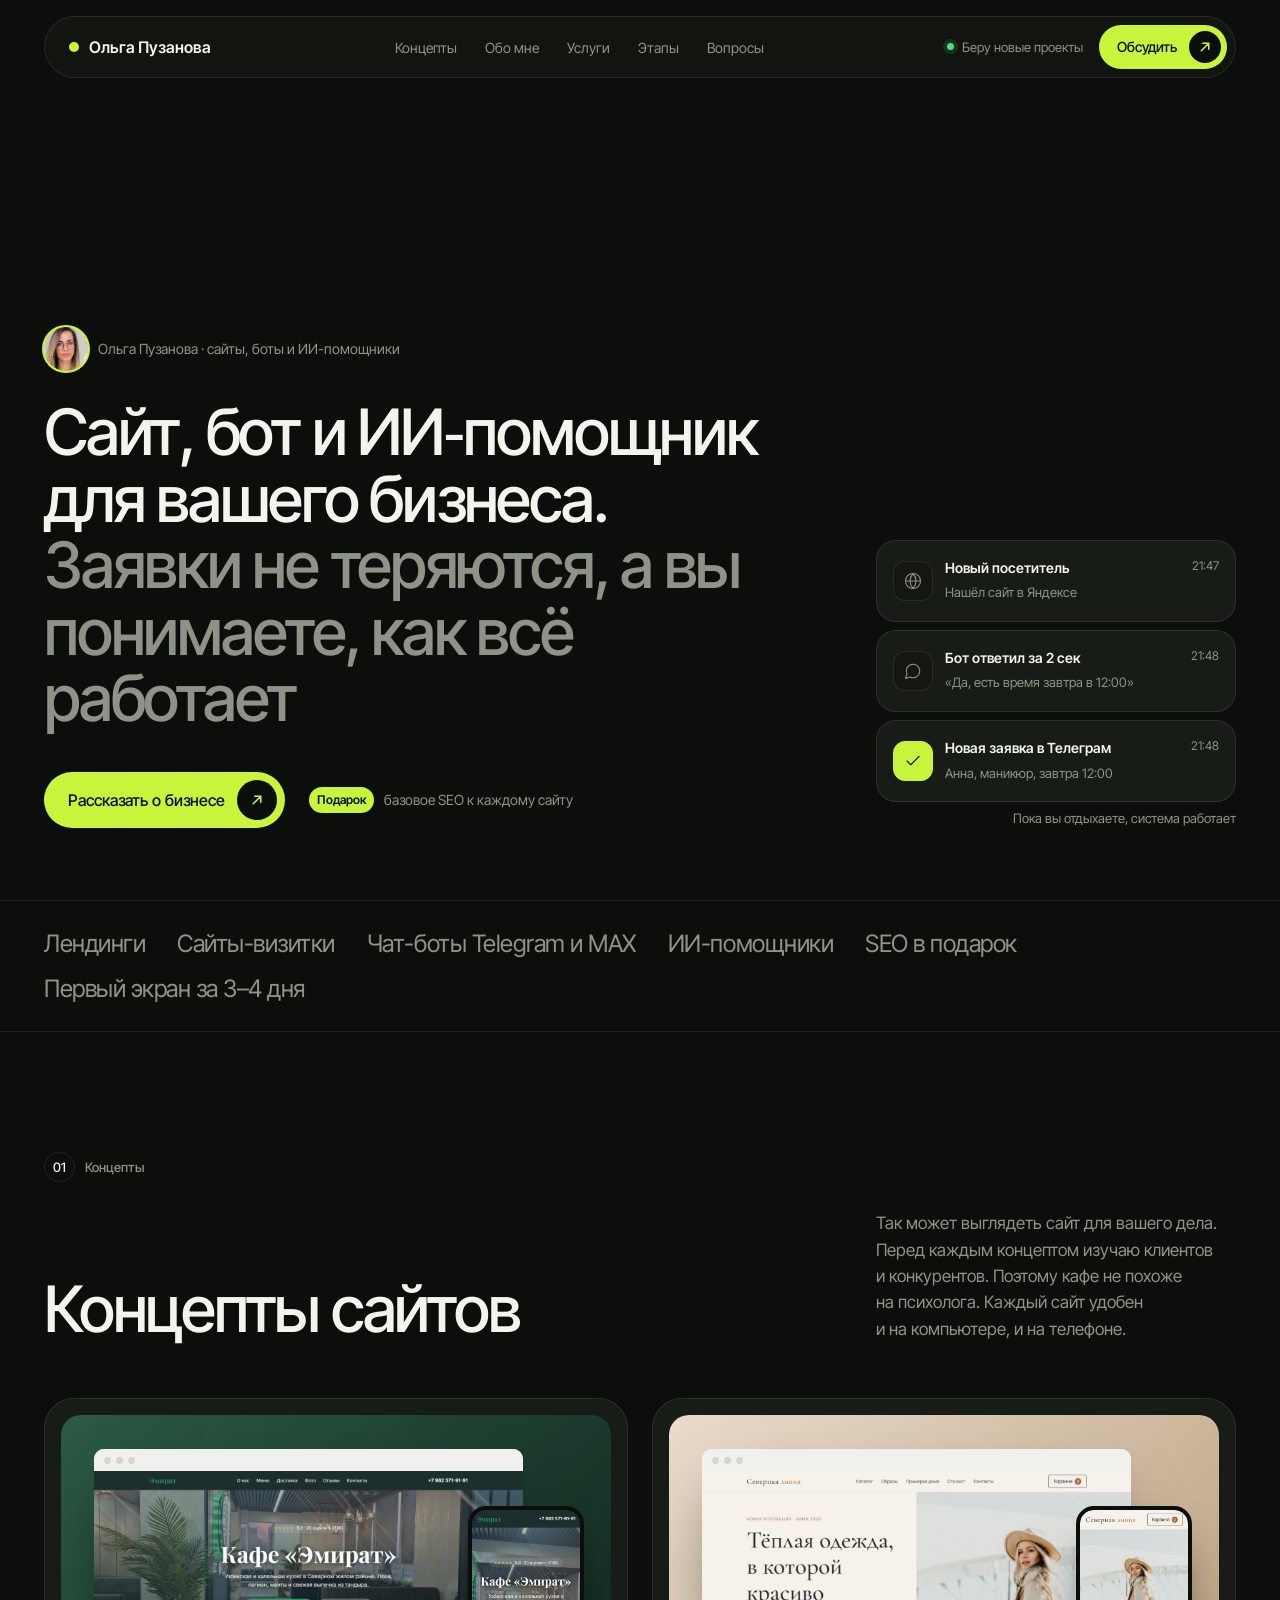
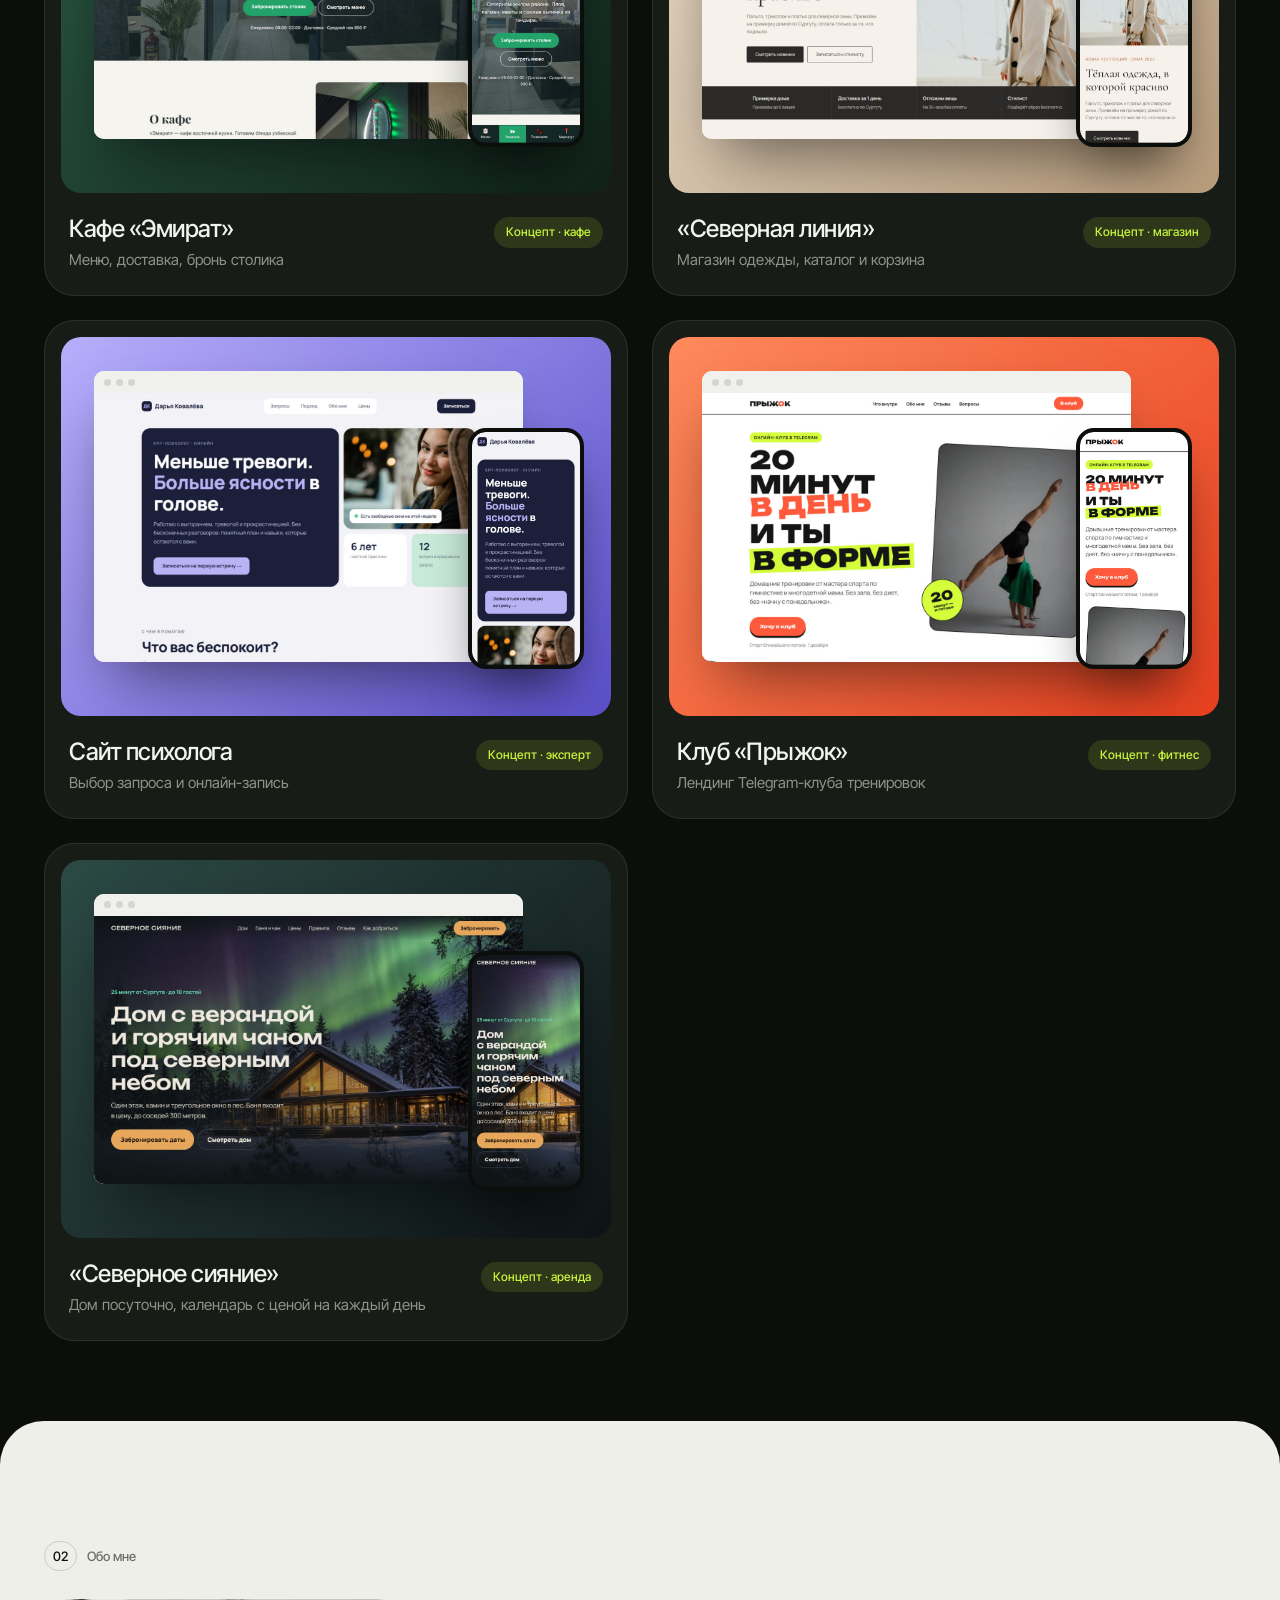
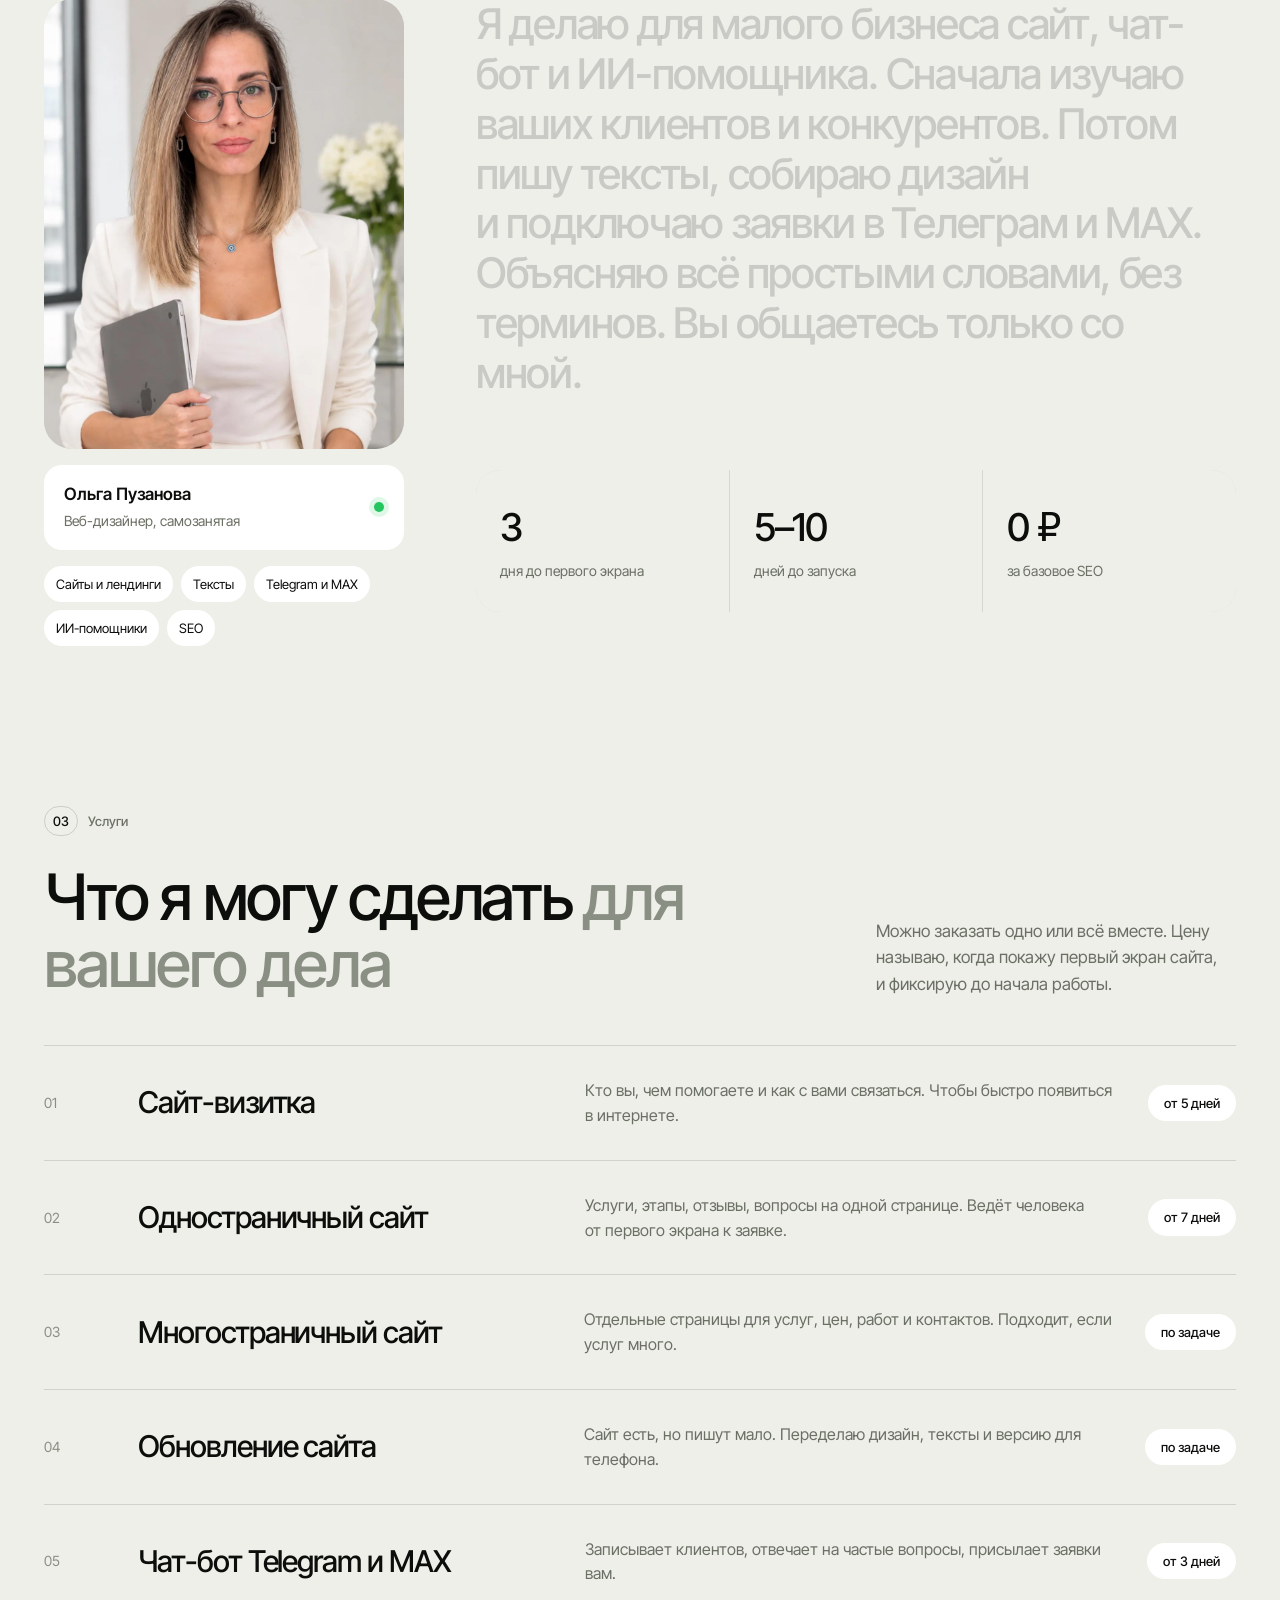
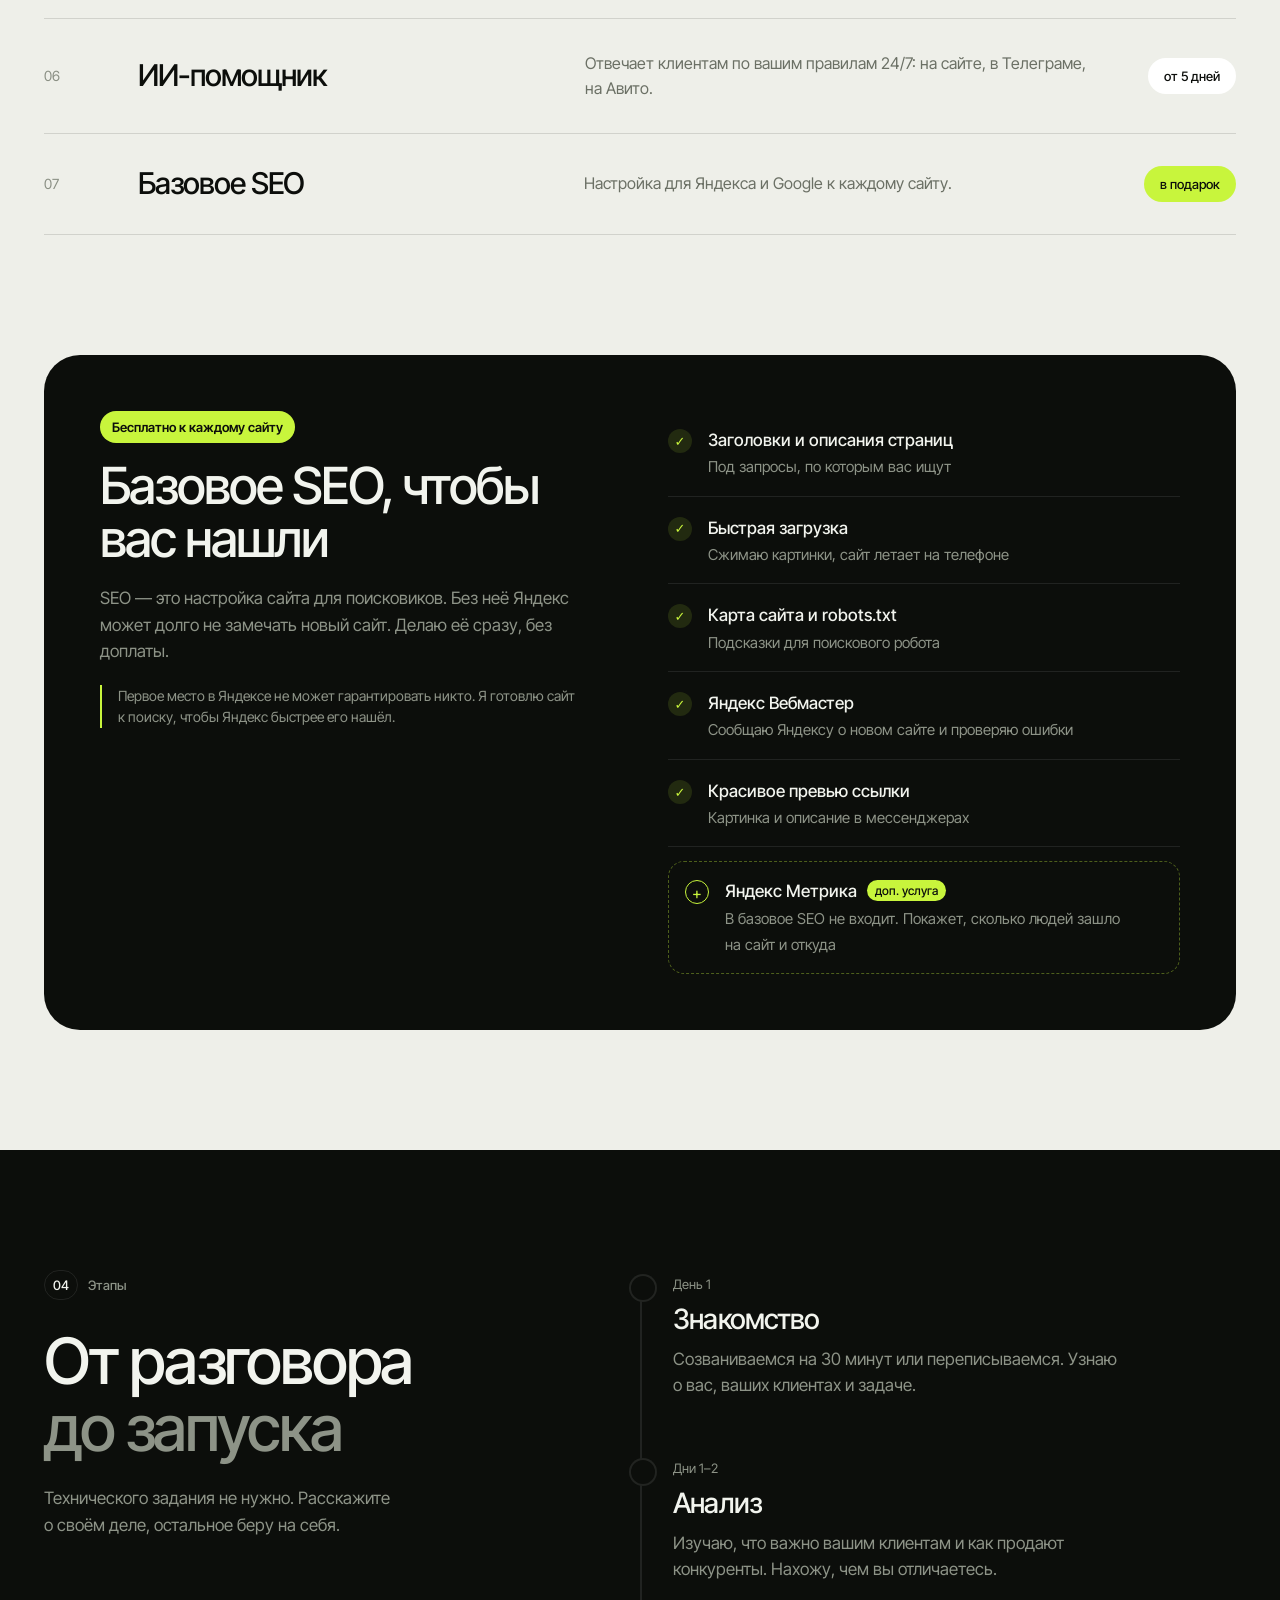
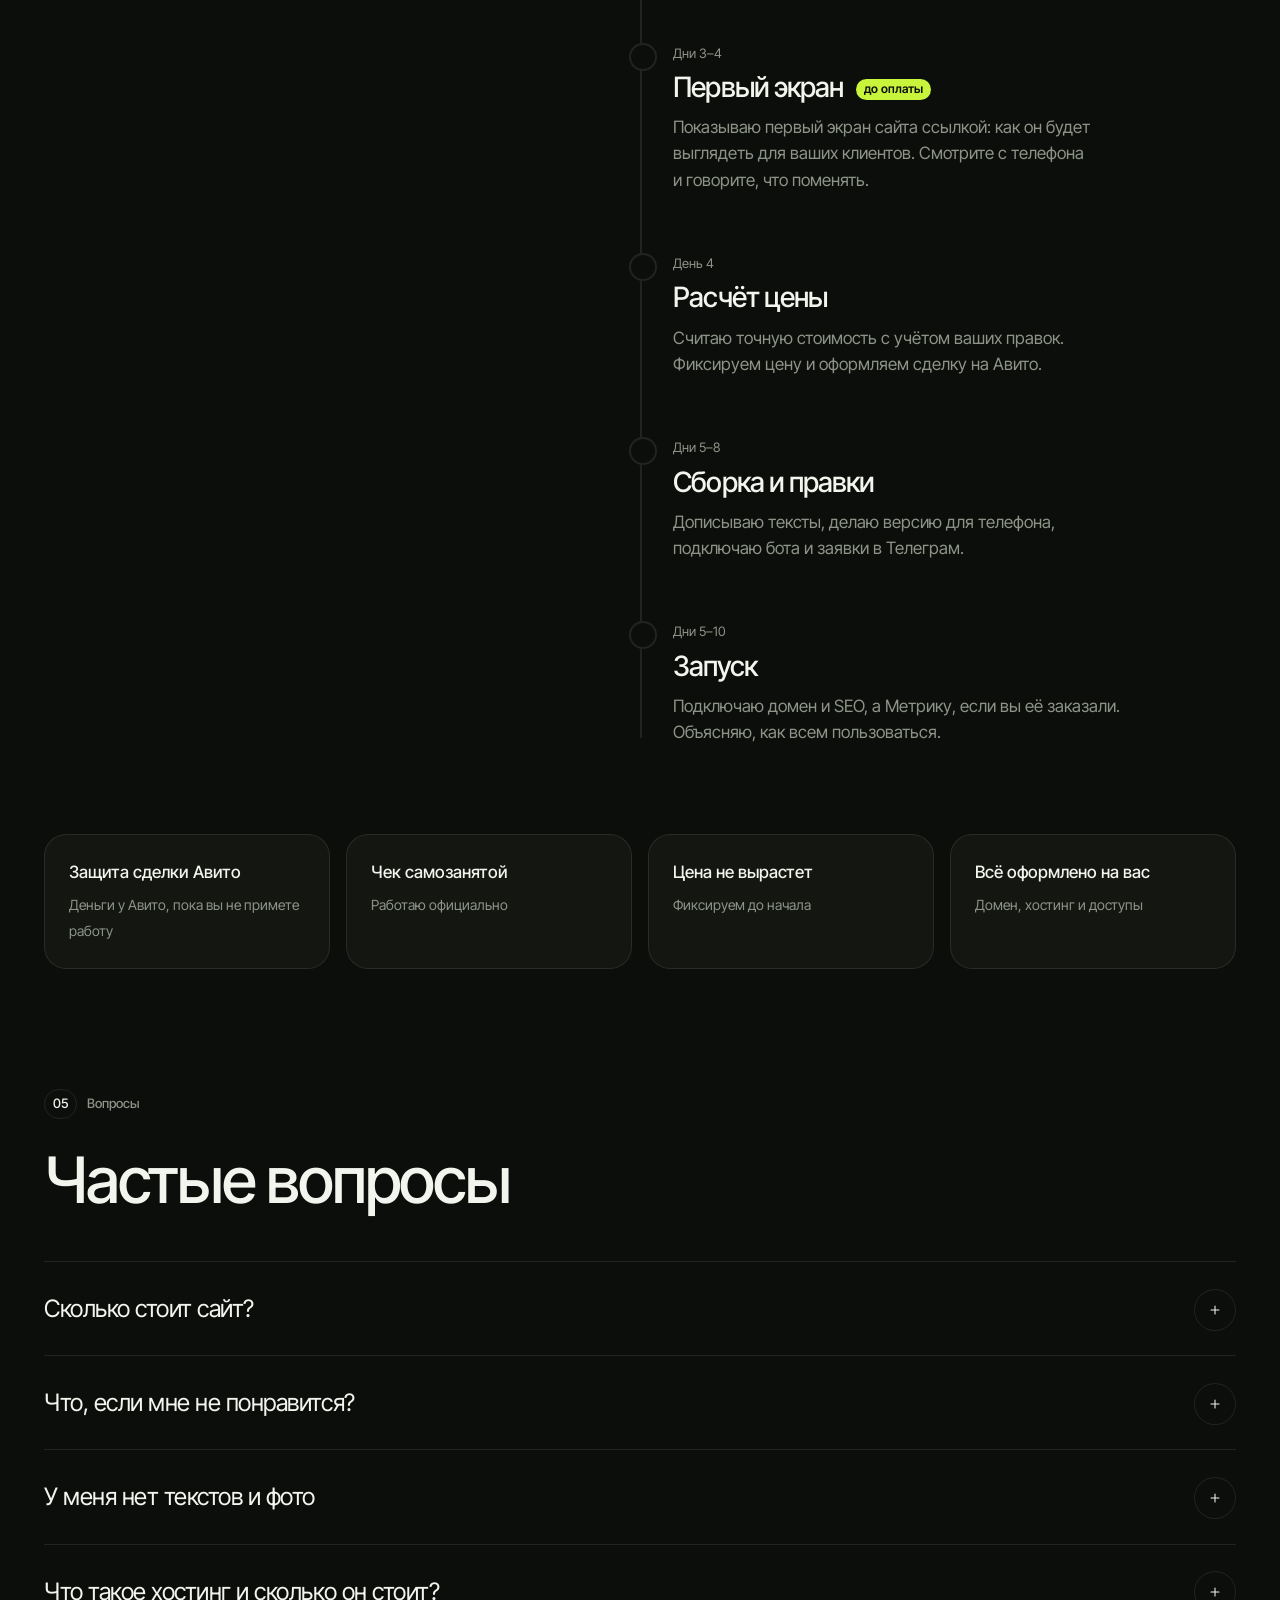
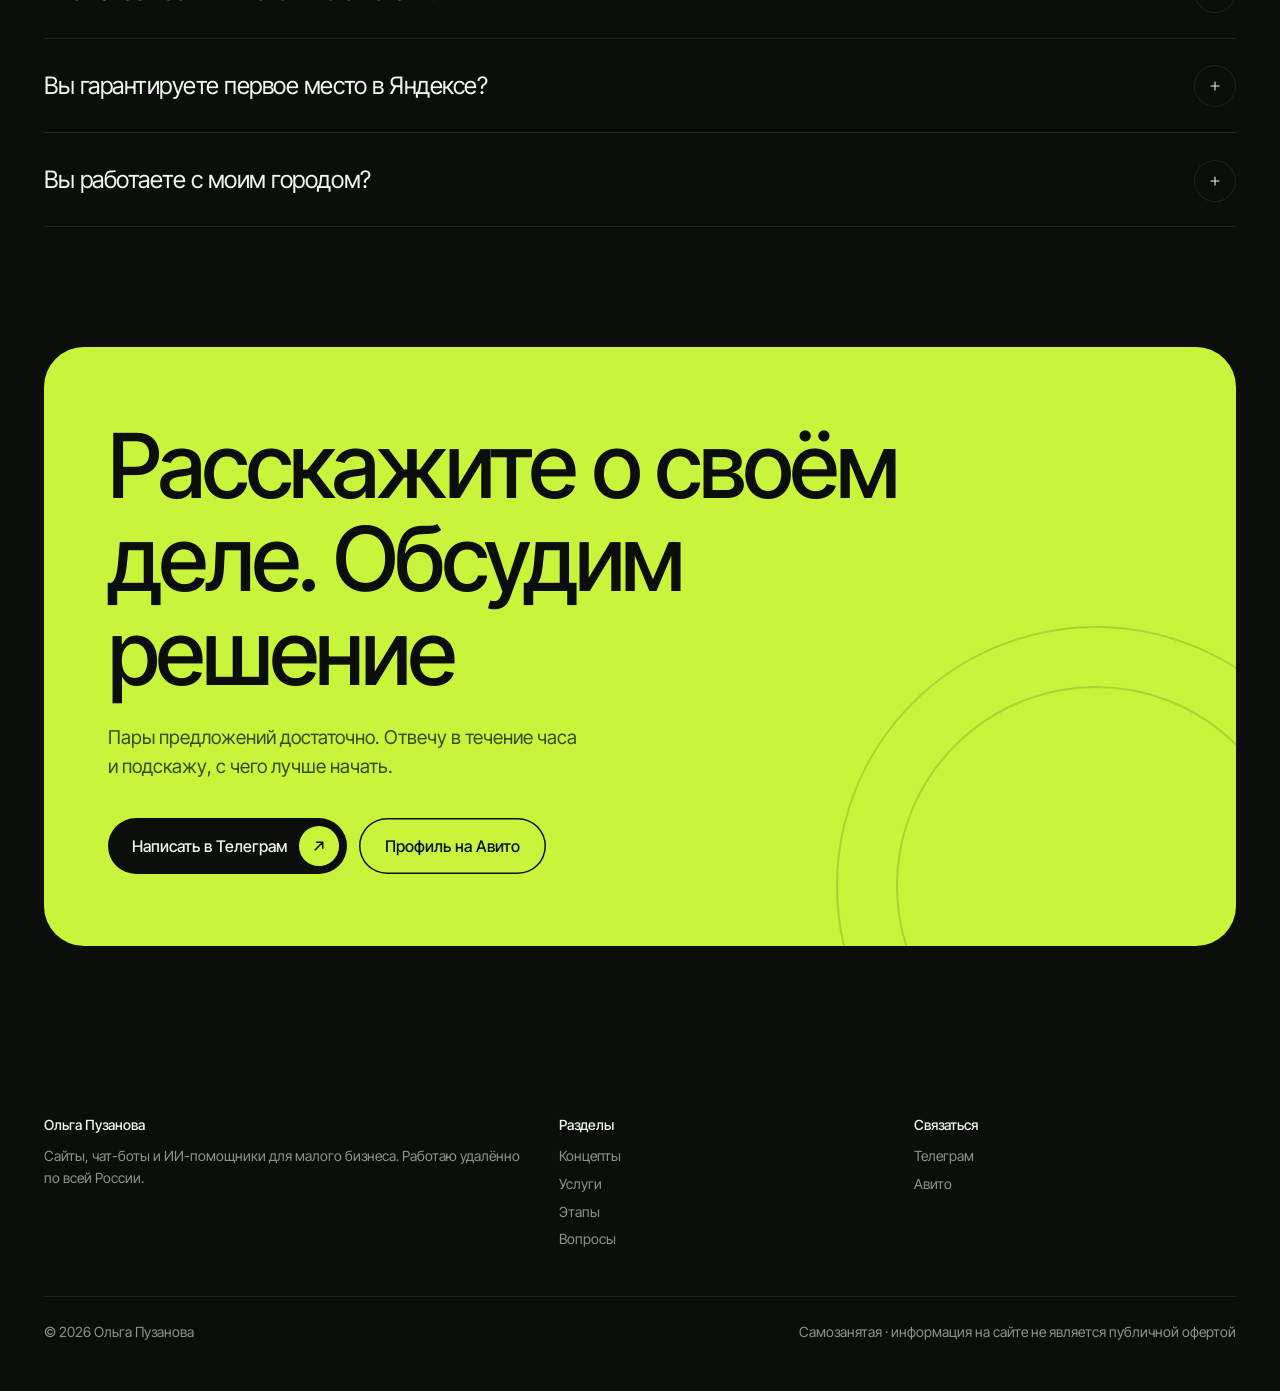
==== commit c87da7fb: "Новый концепт: дом посуточно «Северное сияние» Сайт с календарём брони и ценой на каждый день, карто" ====
--- a/index.html
+++ b/index.html
@@ -1855,6 +1855,41 @@
                   <p>Лендинг Telegram-клуба тренировок</p>
                 </div>
                 <span class="lbl">Концепт · фитнес</span>
+              </div>
+            </article>
+
+            <article class="case rv" data-src="koncepty/doma/" data-title="Дом «Северное сияние»">
+              <div
+                class="stage"
+                style="--tint: linear-gradient(135deg, #2c4a45, #0f1416)"
+              >
+                <div class="browser">
+                  <div class="bar"><i></i><i></i><i></i></div>
+                  <img
+                    src="img/doma-desk.jpg"
+                    alt="Сайт дома посуточно «Северное сияние» на компьютере: дом с верандой под северным сиянием"
+                    width="1200"
+                    height="750"
+                    loading="lazy"
+                  />
+                </div>
+                <div class="phone">
+                  <img
+                    src="img/doma-mob.jpg"
+                    alt="Сайт дома посуточно «Северное сияние» на телефоне"
+                    width="360"
+                    height="780"
+                    loading="lazy"
+                  />
+                </div>
+                <button class="open" type="button">Открыть сайт<span aria-hidden="true">↗</span></button>
+              </div>
+              <div class="case-info">
+                <div>
+                  <h3>«Северное сияние»</h3>
+                  <p>Дом посуточно, календарь с&nbsp;ценой на&nbsp;каждый день</p>
+                </div>
+                <span class="lbl">Концепт · аренда</span>
               </div>
             </article>
           </div>
